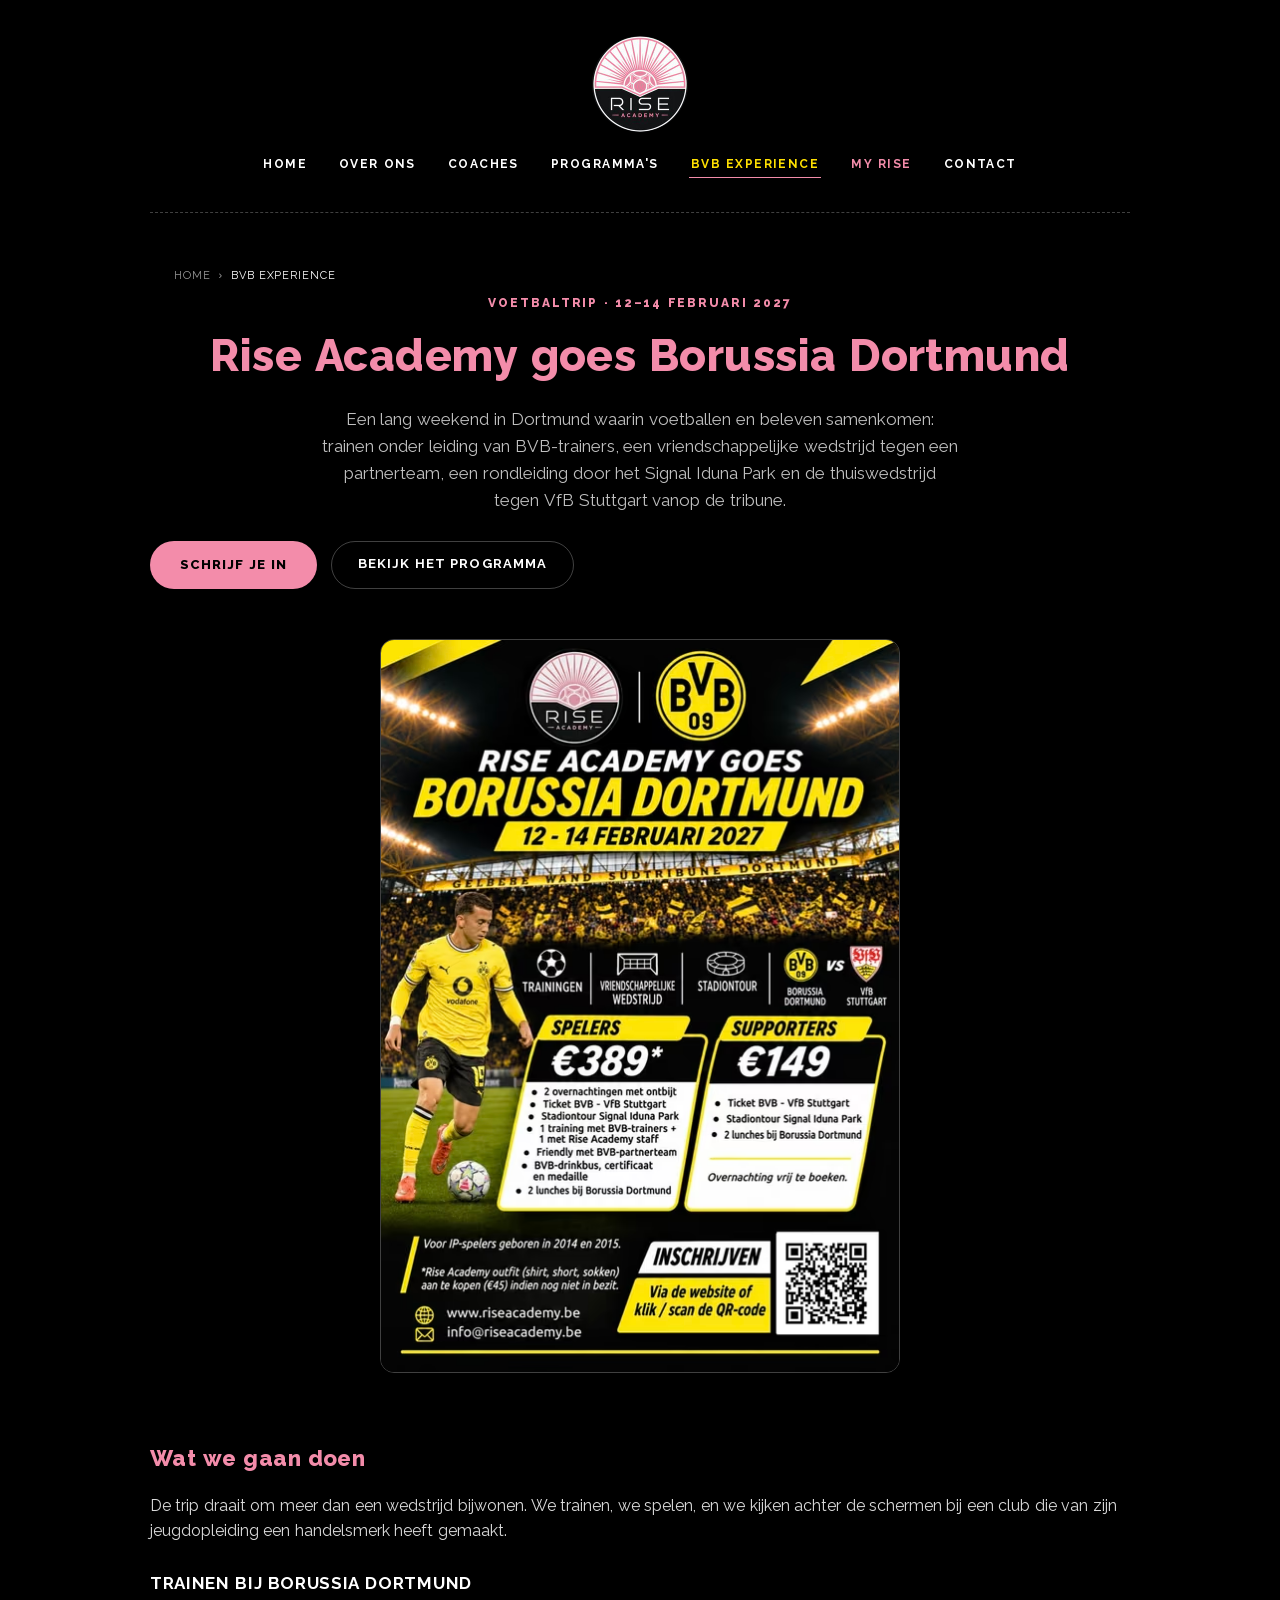
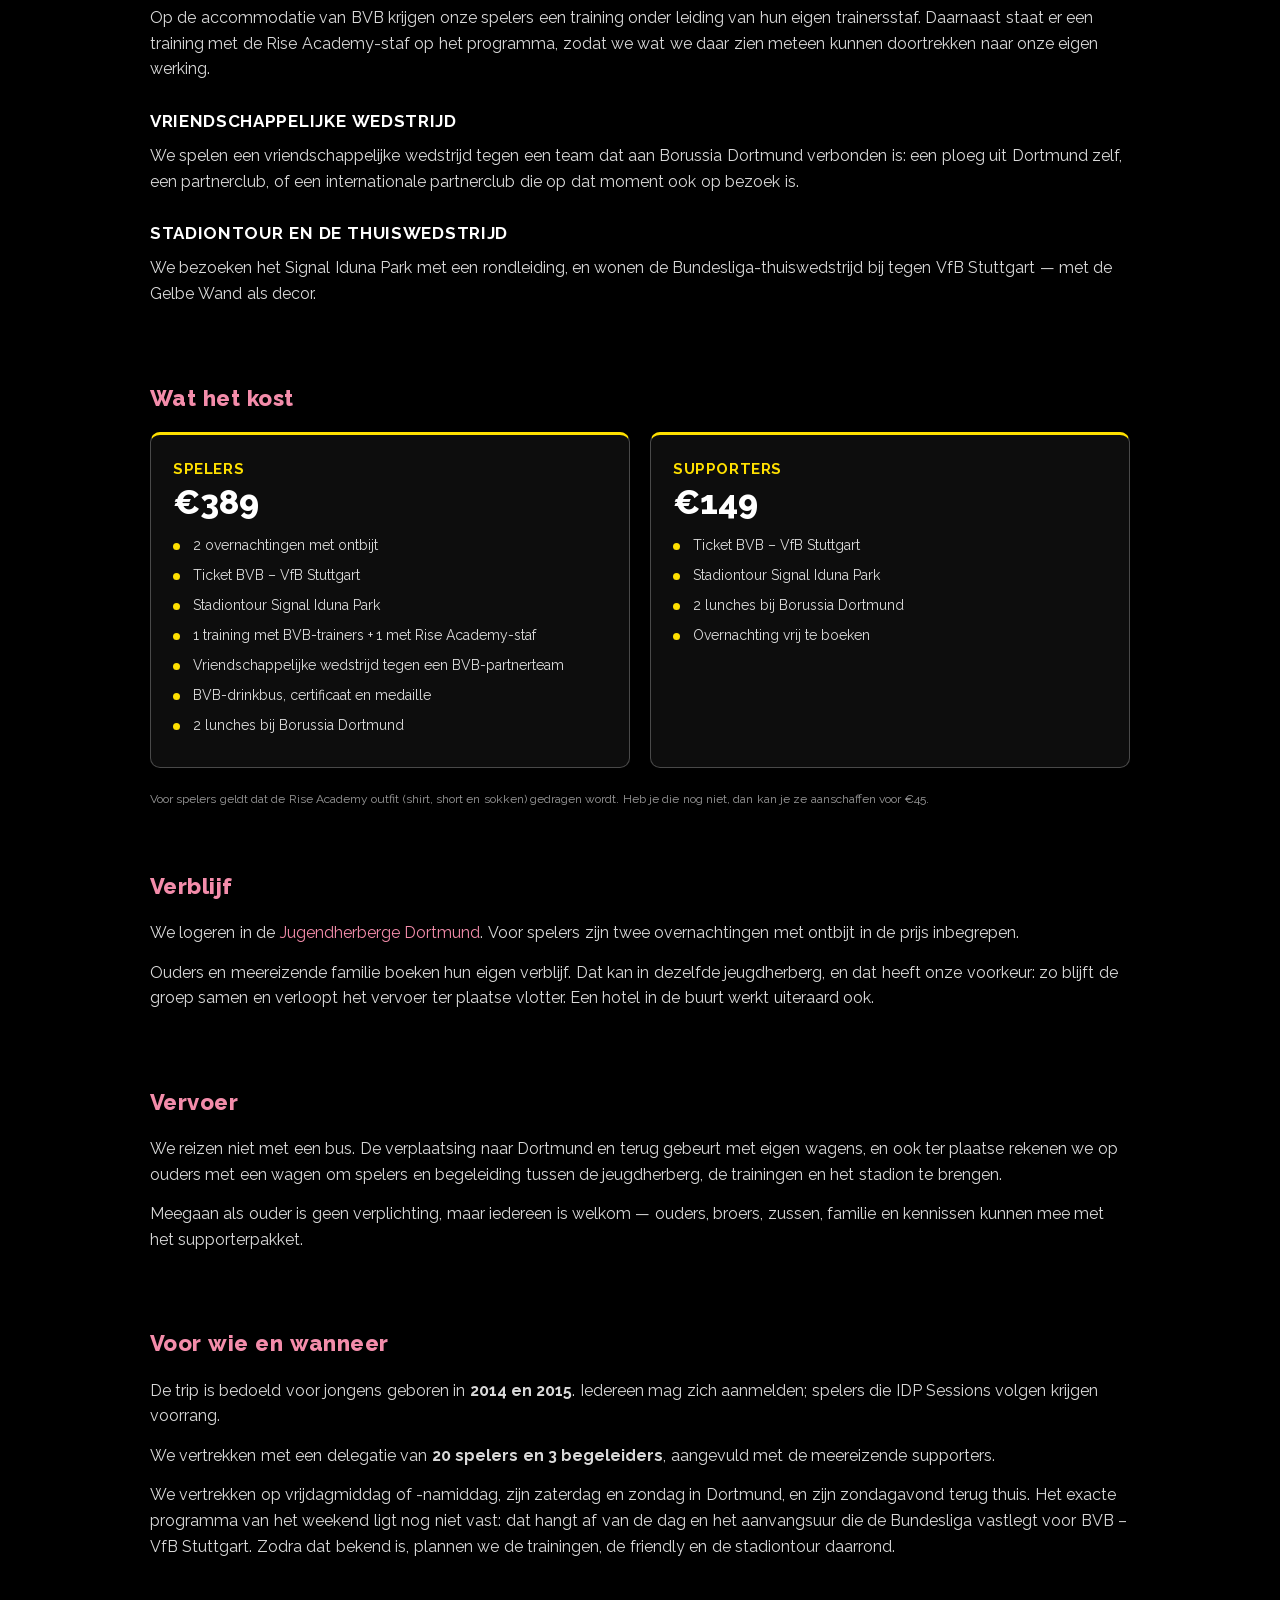
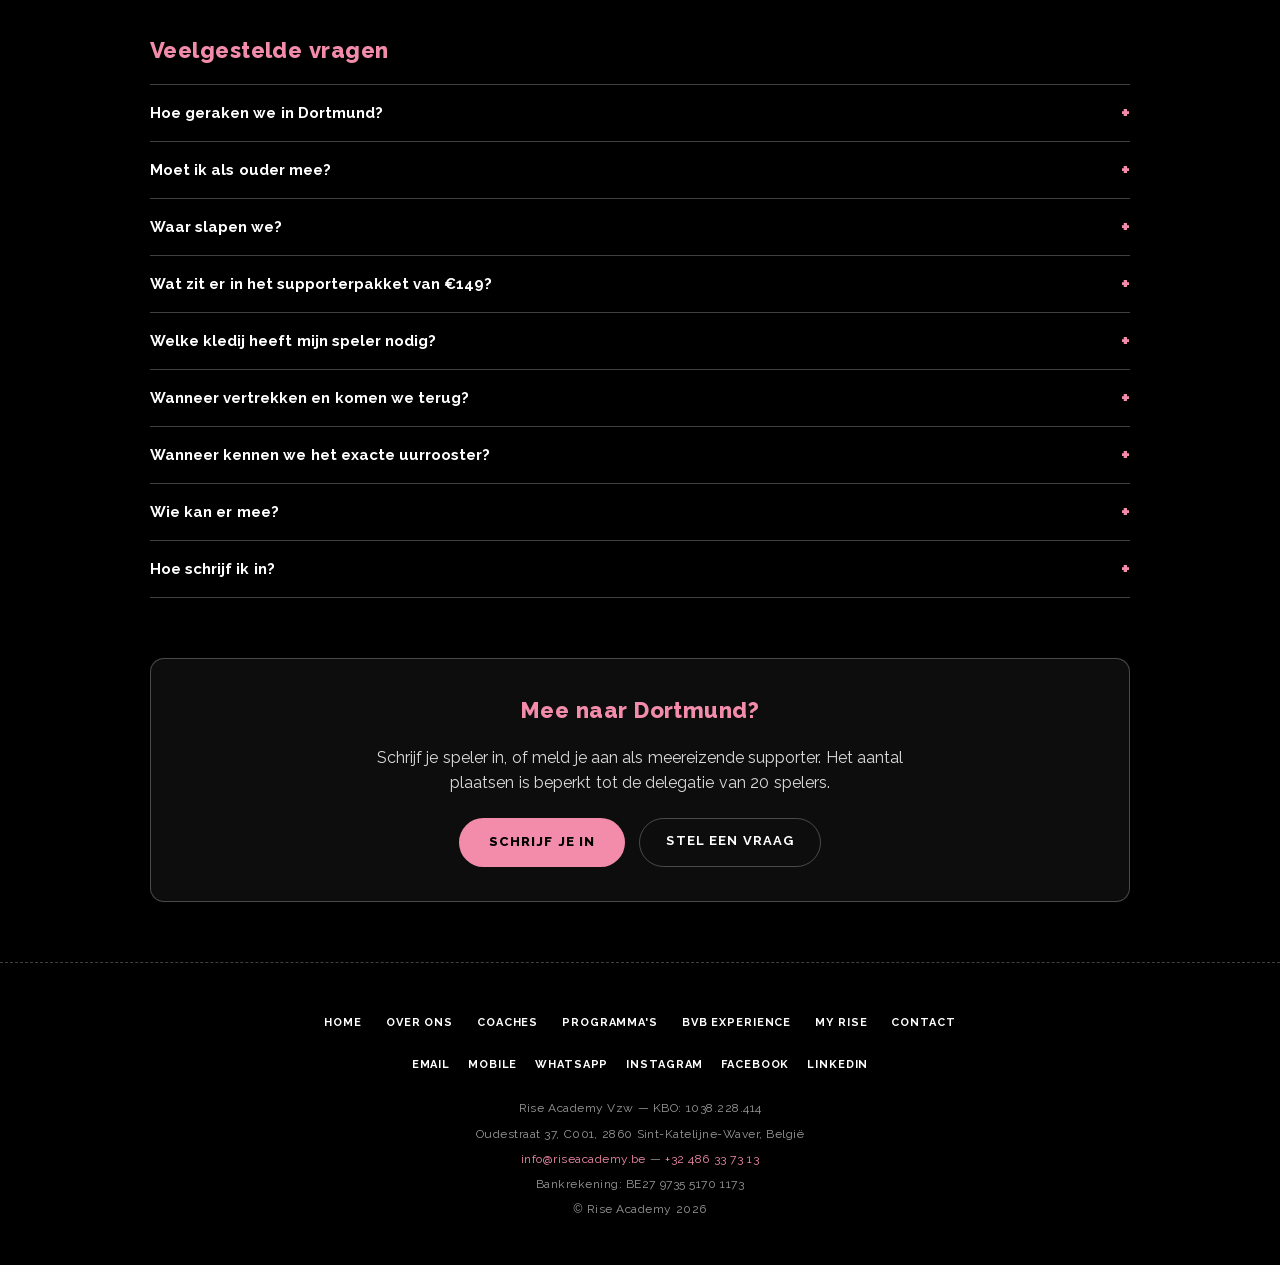
==== bvb.html @ 3737b667 "Add files via upload BVB Experience: nieuwe pagina, menu-item en flyerbanner" ====
<!DOCTYPE html>
<html lang="nl">
<head>
<meta charset="UTF-8">
<meta name="viewport" content="width=device-width, initial-scale=1">
<title>Borussia Dortmund Experience — Rise Academy</title>
<meta name="description" content="Rise Academy goes Borussia Dortmund, 12 tot 14 februari 2027: trainingen met BVB-trainers, een vriendschappelijke wedstrijd, een stadiontour in het Signal Iduna Park en de thuiswedstrijd BVB tegen VfB Stuttgart.">
<link rel="canonical" href="https://riseacademy.be/bvb.html">
<meta property="og:title" content="Rise Academy goes Borussia Dortmund — 12-14 februari 2027">
<meta property="og:description" content="Voetbaltrip naar Dortmund met trainingen, een friendly, een stadiontour en BVB tegen VfB Stuttgart.">
<meta property="og:type" content="website">
<meta property="og:url" content="https://riseacademy.be/bvb.html">
<link rel="preload" href="assets/fonts/raleway.woff2" as="font" type="font/woff2" crossorigin>
<!--css--><style>@font-face{
  font-family:'Raleway';
  font-style:normal;
  font-weight:400 800;
  font-display:swap;
  src:url('assets/fonts/raleway.woff2') format('woff2');
}
:root{
  --black:#000;
  --white:#fff;
  --pink:#F38CAA;
  --pink-deep:#C23D63;
  --grey:#9a9a9a;
  --gold:#D9AE55;
  --bvb:#FFE000;
  --line:rgba(255,255,255,.25);
  --panel:rgba(255,255,255,.05);
  --max:980px;
}
*,*::before,*::after{box-sizing:border-box}
html{scroll-behavior:smooth}
body{
  margin:0;
  background:var(--black);
  color:var(--white);
  font-family:'Raleway',Arial,Helvetica,sans-serif;
  font-weight:400;
  line-height:1.6;
  -webkit-font-smoothing:antialiased;
}
img{max-width:100%;display:block}
a{color:var(--pink);text-decoration:none}
a:hover{text-decoration:underline}
.wrap{max-width:var(--max);margin:0 auto;padding:0 24px}
.site-header{
  padding:36px 24px 18px;
  text-align:center;
}
.logo-badge{
  width:96px;height:96px;
  border-radius:50%;
  overflow:hidden;
  margin:0 auto 18px;
  background:var(--black);
}
.logo-badge img{width:100%;height:100%;object-fit:cover}
nav.site-nav ul{
  list-style:none;
  display:flex;
  flex-wrap:wrap;
  justify-content:center;
  gap:10px 28px;
  margin:0 0 18px;
  padding:0;
}
nav.site-nav a{
  color:var(--white);
  font-size:12px;
  font-weight:700;
  letter-spacing:.12em;
  text-transform:uppercase;
  padding:6px 2px;
}
nav.site-nav a:hover,
nav.site-nav a[aria-current="page"]{
  color:var(--pink);
  text-decoration:none;
  border-bottom:1px solid var(--pink);
}
nav.site-nav a.nav-home{color:var(--white)}
nav.site-nav a.nav-home:hover,
nav.site-nav a.nav-home[aria-current="page"]{
  color:var(--white);
  border-bottom-color:var(--white);
}
nav.site-nav a.nav-myrise{color:var(--pink)}
nav.site-nav a.nav-myrise:hover,
nav.site-nav a.nav-myrise[aria-current="page"]{
  color:var(--pink);
  border-bottom-color:var(--pink);
}
.divider{
  border:none;
  border-top:1px dashed var(--line);
  max-width:var(--max);
  margin:0 auto 40px;
}
.hero{
  text-align:center;
  padding:10px 24px 50px;
}
.hero h1{
  font-size:clamp(28px,4vw,44px);
  font-weight:800;
  color:var(--pink);
  margin:0 0 14px;
  letter-spacing:.01em;
}
.hero p.lede{
  max-width:640px;
  margin:0 auto;
  color:rgba(255,255,255,.75);
  font-size:17px;
}
.photo-band{
  border-radius:14px;
  overflow:hidden;
  border:1px solid var(--line);
  margin:0 0 8px;
}
.photo-band img{
  width:100%;
  height:min(56vh,460px);
  object-fit:cover;
  display:block;
}
.photo-grid-2{
  display:grid;
  grid-template-columns:1fr 1fr;
  gap:20px;
  margin:0 0 8px;
}
.photo-grid-2 .photo-band{margin-bottom:0}
.photo-grid-2 .photo-band img{height:min(50vh,420px)}
@media (max-width:640px){
  .photo-grid-2{grid-template-columns:1fr}
}
section{
  padding:0 24px 60px;
}
section .wrap{padding:0}
h2{
  color:var(--pink);
  font-size:22px;
  font-weight:800;
  letter-spacing:.02em;
  margin:0 0 16px;
}
h3{
  color:var(--white);
  font-size:17px;
  font-weight:700;
  letter-spacing:.04em;
  text-transform:uppercase;
  margin:26px 0 8px;
}
p{margin:0 0 14px;color:rgba(255,255,255,.85)}
ul.plain{margin:0 0 14px;padding-left:20px;color:rgba(255,255,255,.85)}
ul.plain li{margin-bottom:6px}
.eyebrow{
  color:var(--pink);
  font-size:12px;
  font-weight:800;
  letter-spacing:.16em;
  text-transform:uppercase;
  margin-bottom:8px;
  display:block;
}
.btn{
  display:inline-block;
  background:var(--pink);
  color:var(--black);
  font-weight:800;
  font-size:13px;
  letter-spacing:.08em;
  text-transform:uppercase;
  padding:14px 30px;
  border-radius:30px;
  border:none;
  cursor:pointer;
}
.btn:hover{background:#fff;text-decoration:none}
.btn-outline{
  display:inline-block;
  background:transparent;
  color:var(--white);
  font-weight:700;
  font-size:13px;
  letter-spacing:.08em;
  text-transform:uppercase;
  padding:12px 26px;
  border-radius:30px;
  border:1px solid var(--line);
}
.btn-outline:hover{border-color:var(--pink);color:var(--pink);text-decoration:none}
.grid{
  display:grid;
  gap:22px;
  grid-template-columns:repeat(auto-fit,minmax(240px,1fr));
}
.card{
  background:var(--panel);
  border:1px solid var(--line);
  border-radius:10px;
  padding:22px;
}
.card h3{margin-top:0;color:var(--pink)}
.card ul.plain{margin-bottom:0;font-size:14px}
.coaches-grid{
  display:grid;
  gap:24px;
  grid-template-columns:repeat(3,1fr);
  margin-bottom:10px;
}
@media (max-width:800px){
  .coaches-grid{grid-template-columns:repeat(2,1fr)}
}
@media (max-width:560px){
  .coaches-grid{grid-template-columns:1fr}
}
.coach-card{
  background:var(--panel);
  border:1px solid var(--line);
  border-radius:10px;
  padding:20px;
}
.coach-card h3{
  color:var(--pink);
  font-size:17px;
  letter-spacing:.03em;
  margin:0 0 8px;
}
.coach-card ul.plain{
  font-size:13px;
  letter-spacing:.02em;
  text-transform:uppercase;
  color:var(--grey);
  margin-bottom:0;
}
.table-wrap{overflow-x:auto;margin:0 0 20px}
table{
  border-collapse:collapse;
  width:100%;
  font-size:14px;
  min-width:480px;
}
table caption{
  text-align:left;
  color:var(--pink);
  font-weight:700;
  text-transform:uppercase;
  letter-spacing:.06em;
  font-size:12px;
  margin-bottom:8px;
}
th,td{
  border:1px solid var(--line);
  padding:10px 12px;
  text-align:left;
}
th{
  background:var(--panel);
  color:var(--pink);
  text-transform:uppercase;
  font-size:11px;
  letter-spacing:.06em;
}
td{color:rgba(255,255,255,.85)}
.summary-grid{
  display:grid;
  gap:18px;
  grid-template-columns:repeat(4,1fr);
  margin:0 0 20px;
}
@media (max-width:900px){.summary-grid{grid-template-columns:repeat(2,1fr)}}
@media (max-width:520px){.summary-grid{grid-template-columns:1fr}}
.summary-grid-note{grid-column:var(--note-col,4);margin-top:0}
@media (max-width:900px){.summary-grid-note{grid-column:var(--note-col-md,2)}}
@media (max-width:520px){.summary-grid-note{grid-column:1}}
.summary-card{
  background:var(--panel);
  border:1px solid var(--line);
  border-top:3px solid var(--pink);
  border-radius:10px;
  padding:20px;
}
.summary-card h3{
  color:var(--pink);
  margin:0 0 14px;
  font-size:15px;
}
.summary-card dl{margin:0}
.summary-card .row{
  display:flex;
  justify-content:space-between;
  gap:10px;
  padding:7px 0;
  border-top:1px dashed var(--line);
  font-size:13px;
}
.summary-card .row:first-child{border-top:none}
.summary-card .row dt{color:var(--grey);text-transform:uppercase;letter-spacing:.04em;font-size:11px}
.summary-card .row dd{margin:0;text-align:right;color:rgba(255,255,255,.9)}
.cal-dot.dot-game1ai{background:var(--gold)}
.day-detail .session-card .sc-badge.badge-game1ai{border-color:var(--gold);color:var(--gold)}
.info-strip{
  display:flex;
  flex-wrap:wrap;
  gap:0;
  border:1px solid var(--line);
  border-radius:10px;
  overflow:hidden;
  margin:0 0 22px;
}
.info-strip > div{
  flex:1 1 160px;
  padding:16px 20px;
  border-left:1px dashed var(--line);
}
.info-strip > div:first-child{border-left:none}
.info-strip .info-label{
  display:block;
  color:var(--pink);
  font-size:10px;
  font-weight:800;
  letter-spacing:.1em;
  text-transform:uppercase;
  margin-bottom:4px;
}
.info-strip .info-value{font-size:14px;color:#fff}
.profile-line{
  color:var(--pink);
  font-style:normal;
  font-weight:600;
}
.date-chips-group{margin:0 0 22px}
.date-chips-month{
  display:flex;
  align-items:baseline;
  gap:14px;
  margin:14px 0 8px;
}
.date-chips-month .month-label{
  color:var(--grey);
  font-size:11px;
  font-weight:800;
  letter-spacing:.1em;
  text-transform:uppercase;
  min-width:64px;
}
.date-chips{
  display:flex;
  flex-wrap:wrap;
  gap:8px;
}
.date-chip{
  display:inline-block;
  border:1px solid rgba(243,140,170,.5);
  color:#fff;
  background:rgba(243,140,170,.08);
  font-size:12px;
  font-weight:700;
  padding:6px 12px;
  border-radius:20px;
}
.date-chip.is-vacation{
  border-style:dashed;
  background:transparent;
  color:var(--grey);
}
.chips-note{font-size:12px;color:var(--grey);margin:8px 0 0}
.session-cards{
  display:flex;
  flex-direction:column;
  gap:8px;
  margin:0 0 22px;
}
.session-card{
  display:flex;
  align-items:center;
  gap:16px;
  border:1px solid var(--line);
  border-radius:8px;
  padding:12px 16px;
}
.session-card .sc-date{
  min-width:110px;
  font-weight:700;
  font-size:13px;
}
.session-card .sc-date .sc-day{
  display:block;
  color:var(--grey);
  font-size:10px;
  text-transform:uppercase;
  letter-spacing:.08em;
  font-weight:700;
}
.session-card .sc-time{flex:1;font-size:13px;color:rgba(255,255,255,.8)}
.session-card .sc-badge{
  border:1px solid var(--pink);
  color:var(--pink);
  font-size:10px;
  font-weight:800;
  letter-spacing:.08em;
  text-transform:uppercase;
  padding:4px 10px;
  border-radius:20px;
}
.calendar-filters{
  display:flex;
  flex-wrap:wrap;
  gap:10px;
  margin:0 0 26px;
}
.cal-filter{
  display:inline-flex;
  align-items:center;
  gap:8px;
  border:1px solid var(--line);
  color:var(--white);
  font-size:12px;
  font-weight:700;
  letter-spacing:.04em;
  text-transform:uppercase;
  padding:8px 16px;
  border-radius:30px;
  background:transparent;
  cursor:pointer;
}
.cal-filter .cal-swatch{width:11px;height:11px;flex:none;border-radius:3px}
.cal-filter[data-active="true"]{border-color:var(--pink);color:var(--pink)}
.cal-filter[data-active="false"]{opacity:.35}
.cal-months{
  display:grid;
  gap:22px;
  grid-template-columns:repeat(auto-fit,minmax(230px,1fr));
}
.cal-month{
  border:1px solid var(--line);
  border-radius:10px;
  padding:16px;
}
.cal-month h4{
  margin:0 0 12px;
  color:var(--pink);
  font-size:13px;
  font-weight:800;
  letter-spacing:.08em;
  text-transform:uppercase;
  text-align:center;
}
.cal-grid{
  display:grid;
  grid-template-columns:repeat(7,1fr);
  gap:4px;
  text-align:center;
}
.cal-grid .cal-dow{
  font-size:9px;
  color:var(--grey);
  letter-spacing:.04em;
  padding-bottom:4px;
}
.cal-grid .cal-day{
  position:relative;
  aspect-ratio:1/1;
  display:flex;
  align-items:center;
  justify-content:center;
  font-size:11px;
  color:rgba(255,255,255,.55);
  border-radius:6px;
  transition:background-color .15s;
}
.cal-grid .cal-day.empty{visibility:hidden}
.cal-grid .cal-day.has-session{
  color:#fff;
  font-weight:700;
  cursor:pointer;
}
.cal-grid .cal-day.has-session:hover{background:rgba(255,255,255,.1)}
.cal-grid .cal-day.is-selected{
  background:rgba(255,255,255,.05);
  box-shadow:0 0 0 2px var(--pink) inset;
}
.cal-grid .cal-day .cal-dots{
  position:absolute;
  bottom:3px;
  left:50%;
  transform:translateX(-50%);
  display:flex;
  gap:3px;
}
.cal-dot{width:7px;height:7px;border-radius:2px}
.cal-dot.dot-amclub{background:var(--pink)}
.cal-dot.dot-talent{background:#fff}
.cal-dot.dot-idp{background:var(--pink-deep)}
.cal-dot.dot-holiday{background:var(--grey)}
.cal-dot.hidden-type{display:none}
.cal-legend{
  display:flex;
  flex-wrap:wrap;
  gap:16px;
  margin:22px 0 0;
  font-size:11px;
  color:var(--grey);
  text-transform:uppercase;
  letter-spacing:.04em;
}
.cal-legend span{display:inline-flex;align-items:center;gap:6px}
.day-detail-backdrop{
  display:none;
  position:fixed;
  inset:0;
  background:rgba(0,0,0,.75);
  z-index:200;
  align-items:center;
  justify-content:center;
  padding:24px;
}
.day-detail-backdrop.is-open{display:flex}
.day-detail{
  background:#0a0a0a;
  border:1px solid var(--line);
  border-radius:14px;
  padding:26px;
  max-width:520px;
  width:100%;
  max-height:80vh;
  overflow-y:auto;
  box-shadow:0 20px 60px rgba(0,0,0,.6);
}
.day-detail-header{
  display:flex;
  align-items:center;
  justify-content:space-between;
  gap:12px;
  margin-bottom:16px;
}
.day-detail-header h4{
  margin:0;
  color:var(--pink);
  font-size:16px;
  font-weight:700;
  text-transform:none;
  letter-spacing:.01em;
}
.day-detail-close{
  background:none;
  border:1px solid var(--line);
  color:var(--grey);
  font-size:13px;
  line-height:1;
  cursor:pointer;
  padding:6px 10px;
  border-radius:20px;
}
.day-detail-close:hover{border-color:var(--pink);color:var(--pink)}
.day-detail-empty{color:var(--grey);font-size:13px;margin:0}
.day-detail .session-card .sc-badge.badge-amclub{border-color:var(--pink);color:var(--pink)}
.day-detail .session-card .sc-badge.badge-talent{border-color:#fff;color:#fff}
.day-detail .session-card .sc-badge.badge-idp{border-color:var(--pink-deep);color:var(--pink-deep)}
.day-detail .session-card .sc-badge.badge-holiday{border-color:var(--grey);color:var(--grey)}
.social-icons{
  display:flex;
  flex-wrap:wrap;
  justify-content:center;
  gap:18px;
  margin:0 0 34px;
}
.social-icon{
  display:flex;
  flex-direction:column;
  align-items:center;
  gap:8px;
  width:76px;
  color:var(--white);
}
.social-icon svg{width:26px;height:26px;fill:none;stroke:currentColor;stroke-width:1.6}
.social-icon span{font-size:10px;font-weight:700;letter-spacing:.06em;text-transform:uppercase;color:var(--grey)}
.social-icon:hover{color:var(--pink)}
.social-icon:hover span{color:var(--pink)}
.pill-nav{
  display:flex;
  flex-wrap:wrap;
  gap:10px;
  margin:0 0 34px;
}
.pill-nav a{
  border:1px solid var(--line);
  color:var(--white);
  font-size:12px;
  font-weight:700;
  letter-spacing:.06em;
  text-transform:uppercase;
  padding:9px 18px;
  border-radius:30px;
}
.pill-nav a:hover{border-color:var(--pink);color:var(--pink);text-decoration:none}
.program-block{
  border-top:1px dashed var(--line);
  padding-top:40px;
  margin-top:40px;
  scroll-margin-top:24px;
}
.steps{
  display:grid;
  gap:16px;
  grid-template-columns:repeat(4,1fr);
  margin:20px 0 10px;
}
@media (max-width:880px){
  .steps{grid-template-columns:repeat(2,1fr)}
}
@media (max-width:520px){
  .steps{grid-template-columns:1fr}
}
.step-card{
  background:var(--panel);
  border:1px solid var(--line);
  border-radius:10px;
  padding:22px;
}
.step-card .step-num{
  color:var(--pink);
  font-weight:800;
  font-size:12px;
  letter-spacing:.1em;
  text-transform:uppercase;
  margin-bottom:6px;
  display:block;
}
.contact-list{list-style:none;margin:0 0 30px;padding:0}
.contact-list li{
  border-top:1px dashed var(--line);
  padding:14px 0;
  font-size:15px;
}
.contact-list li:first-child{border-top:none}
.contact-list span{
  display:inline-block;
  width:110px;
  color:var(--grey);
  font-size:11px;
  letter-spacing:.08em;
  text-transform:uppercase;
}
.cta-center{text-align:center;margin:28px 0 0}
.contact-form{
  max-width:520px;
  margin:0 0 10px;
}
.contact-form .form-row{
  margin-bottom:18px;
}
.contact-form label{
  display:block;
  color:var(--grey);
  font-size:11px;
  font-weight:700;
  letter-spacing:.08em;
  text-transform:uppercase;
  margin-bottom:8px;
}
.contact-form input,
.contact-form textarea{
  width:100%;
  background:var(--panel);
  border:1px solid var(--line);
  border-radius:8px;
  padding:12px 14px;
  color:#fff;
  font-family:inherit;
  font-size:14px;
  resize:vertical;
}
.contact-form input:focus,
.contact-form textarea:focus{
  outline:none;
  border-color:var(--pink);
}
.contact-form button{margin-bottom:10px}
.myrise-embed{
  border:1px solid var(--line);
  border-radius:14px;
  overflow:hidden;
  margin:0 0 12px;
  background:var(--panel);
}
.myrise-embed iframe{
  width:100%;
  height:min(85vh,900px);
  border:none;
  display:block;
}
.myrise-panel{
  text-align:center;
  background:var(--panel);
  border:1px solid var(--line);
  border-radius:14px;
  padding:50px 30px;
  margin:0 0 40px;
}
.myrise-panel h2{margin-bottom:10px}
footer{
  padding:50px 24px 40px;
  text-align:center;
  border-top:1px dashed var(--line);
  color:var(--grey);
  font-size:12px;
  letter-spacing:.04em;
}
footer p{color:var(--grey);font-size:12px;margin:0 0 6px}
.social-links{
  display:flex;
  justify-content:center;
  gap:18px;
  margin:0 0 26px;
  flex-wrap:wrap;
}
.social-links a{
  color:var(--white);
  font-size:11px;
  font-weight:700;
  letter-spacing:.08em;
  text-transform:uppercase;
}
.social-links a:hover{color:var(--pink);text-decoration:none}
.back-home{
  display:inline-block;
  margin-bottom:26px;
  color:var(--grey);
  font-size:11px;
  letter-spacing:.1em;
  text-transform:uppercase;
}
.back-home:hover{color:var(--pink)}
@media (max-width:600px){
  .site-header{padding:26px 16px 14px}
  section{padding:0 16px 46px}
}
.skip-link{
  position:absolute;left:-9999px;top:0;
  background:var(--pink);color:var(--black);
  padding:12px 20px;border-radius:0 0 8px 0;
  font-weight:800;font-size:13px;letter-spacing:.06em;text-transform:uppercase;
  z-index:100;
}
.skip-link:focus{left:0;text-decoration:none}
a.logo-badge{display:block;text-decoration:none}
a.logo-badge:hover{outline:2px solid var(--pink);outline-offset:3px}
nav.site-nav a:focus-visible,
.skip-link:focus-visible,
footer a:focus-visible{outline:2px solid var(--pink);outline-offset:3px}
.breadcrumb{
  max-width:var(--max);margin:0 auto;padding:14px 24px 0;
  font-size:11px;letter-spacing:.08em;text-transform:uppercase;color:var(--grey);
}
.breadcrumb ol{list-style:none;display:flex;flex-wrap:wrap;gap:8px;margin:0;padding:0}
.breadcrumb li+li::before{content:"›";margin-right:8px;color:var(--grey)}
.breadcrumb a{color:var(--grey)}
.breadcrumb a:hover{color:var(--pink)}
.breadcrumb [aria-current]{color:var(--white)}
.cta-band{
  border:1px solid var(--line);
  border-radius:14px;
  background:var(--panel);
  padding:34px 28px;
  text-align:center;
}
.cta-band h2{margin-top:0}
.cta-band p{max-width:56ch;margin-left:auto;margin-right:auto}
.cta-actions{
  display:flex;flex-wrap:wrap;justify-content:center;
  gap:14px;margin-top:22px;
}
.hero-actions{display:flex;flex-wrap:wrap;gap:14px;margin-top:26px}
.faq{border-top:1px solid var(--line);margin-top:8px}
.faq details{border-bottom:1px solid var(--line);padding:16px 0}
.faq summary{
  cursor:pointer;font-weight:700;font-size:15px;
  list-style:none;display:flex;justify-content:space-between;gap:16px;align-items:center;
}
.faq summary::-webkit-details-marker{display:none}
.faq summary::after{content:"+";color:var(--pink);font-weight:800;font-size:20px;line-height:1}
.faq details[open] summary::after{content:"–"}
.faq summary:hover{color:var(--pink)}
.faq p{margin:12px 0 0;color:#d8d8d8;font-size:14px}
.footer-nav{
  display:flex;justify-content:center;flex-wrap:wrap;
  gap:10px 24px;margin:0 0 24px;padding:0;list-style:none;
}
.footer-nav a{
  color:var(--white);font-size:11px;font-weight:700;
  letter-spacing:.08em;text-transform:uppercase;
}
.footer-nav a:hover{color:var(--pink);text-decoration:none}
@media (max-width:600px){
  .cta-band{padding:26px 18px}
  .hero-actions .btn,.hero-actions .btn-outline,
  .cta-actions .btn,.cta-actions .btn-outline{width:100%;text-align:center}
  .breadcrumb{padding:12px 16px 0}
}
.promo{
  position:relative;
  display:flex;
  align-items:center;
  gap:22px;
  max-width:900px;
  margin:0 auto 30px;
  padding:26px 30px;
  border:1px solid rgba(243,140,170,.45);
  border-radius:14px;
  background:#000;
  color:var(--white);
  text-align:left;
}
.promo:hover{border-color:var(--pink);text-decoration:none}
.promo:focus-visible{outline:2px solid var(--pink);outline-offset:3px}
.promo::before,.promo::after{content:"";position:absolute;width:14px;height:14px;pointer-events:none}
.promo::before{top:9px;left:9px;border-top:1px solid rgba(243,140,170,.75);border-left:1px solid rgba(243,140,170,.75)}
.promo::after{bottom:9px;right:9px;border-bottom:1px solid rgba(243,140,170,.75);border-right:1px solid rgba(243,140,170,.75)}
.promo-body{flex:1 1 auto;display:block;min-width:0}
.promo-lockup{display:flex;align-items:center;gap:12px;margin:0 0 16px}
.promo-g1{
  font-family:ui-monospace,SFMono-Regular,Menlo,Consolas,monospace;
  font-size:15px;letter-spacing:.16em;color:rgba(255,255,255,.92);font-weight:400;
}
.promo-x{color:rgba(255,255,255,.4);font-size:13px}
.promo-lockup img{width:34px;height:34px;border-radius:50%;display:block}
.promo-eyebrow{
  display:block;font-family:ui-monospace,SFMono-Regular,Menlo,Consolas,monospace;
  font-size:10px;letter-spacing:.2em;text-transform:uppercase;color:var(--pink);margin:0 0 10px;
}
.promo-title,.promo-claim{
  display:block;font-size:clamp(19px,2.2vw,25px);font-weight:800;
  line-height:1.14;letter-spacing:-.01em;margin:0;
}
.promo-title{color:var(--white)}
.promo-claim{color:var(--pink);margin-bottom:14px}
.promo-date{
  display:block;font-family:ui-monospace,SFMono-Regular,Menlo,Consolas,monospace;
  font-size:12.5px;font-weight:700;letter-spacing:.06em;text-transform:uppercase;
  color:rgba(255,255,255,.92);padding-top:12px;margin:0 0 16px;
  border-top:1px solid rgba(243,140,170,.3);
}
.promo-listlabel{
  display:block;font-family:ui-monospace,SFMono-Regular,Menlo,Consolas,monospace;
  font-size:9.5px;letter-spacing:.2em;text-transform:uppercase;color:rgba(255,255,255,.45);margin:0 0 8px;
}
.promo-list{display:block;margin:0 0 16px}
.promo-list span{display:block;font-size:13.5px;font-weight:700;color:var(--white);margin:0 0 5px;padding-left:26px;position:relative}
.promo-list span::before{
  content:attr(data-n);position:absolute;left:0;top:1px;
  font-family:ui-monospace,SFMono-Regular,Menlo,Consolas,monospace;
  font-size:9.5px;font-weight:400;color:var(--pink);letter-spacing:.1em;
}
.promo-price{display:flex;align-items:flex-start;gap:18px;margin:0 0 16px;flex-wrap:wrap}
.promo-amount{flex:none}
.promo-amount b{display:block;font-size:30px;font-weight:800;line-height:1;color:var(--white)}
.promo-amount i{
  display:block;font-style:normal;margin-top:4px;
  font-family:ui-monospace,SFMono-Regular,Menlo,Consolas,monospace;
  font-size:9px;letter-spacing:.1em;text-transform:uppercase;color:rgba(255,255,255,.45);
}
.promo-voucher{flex:1 1 240px;border-left:1px solid rgba(243,140,170,.3);padding-left:18px}
.promo-voucher b{display:block;font-size:13.5px;font-weight:700;color:var(--pink);margin:0 0 2px}
.promo-voucher i{display:block;font-style:normal;font-size:12px;color:rgba(255,255,255,.6);line-height:1.45;max-width:38ch;margin-top:5px}
.promo-actions{display:flex;align-items:center;gap:16px;flex-wrap:wrap}
.promo-btn{
  display:inline-block;background:var(--pink);color:#000;
  font-size:12px;font-weight:800;letter-spacing:.09em;text-transform:uppercase;
  padding:13px 24px;border-radius:4px;
}
.promo:hover .promo-btn{background:#fff}
.promo-note{
  font-family:ui-monospace,SFMono-Regular,Menlo,Consolas,monospace;
  font-size:9.5px;letter-spacing:.16em;text-transform:uppercase;color:rgba(255,255,255,.45);
}
.promo-screen{
  flex:none;display:block;width:192px;
  filter:drop-shadow(0 14px 30px rgba(0,0,0,.85));
  line-height:0;
}
.promo-screen img{width:100%;height:auto;display:block}
@media (max-width:820px){
  .promo{flex-direction:column-reverse;align-items:stretch;gap:20px;padding:22px}
  .promo-screen{width:100%;max-width:132px;align-self:center}
  .promo-title,.promo-claim{font-size:20px}
  .promo-voucher{border-left:none;padding-left:0;flex-basis:100%}
  
  .promo-listlabel,.promo-note,.promo-amount i{font-size:10.5px}
  .promo-eyebrow{font-size:10.5px}
}
.prices{
  list-style:none;margin:0 0 14px;padding:0;
  max-width:420px;border-top:1px dashed var(--line);
}
.prices li{
  display:flex;justify-content:space-between;align-items:baseline;gap:16px;
  padding:9px 0;border-bottom:1px dashed var(--line);font-size:14px;
}
.prices li span{color:rgba(255,255,255,.75)}
.prices li b{color:var(--white);font-weight:800;white-space:nowrap}
.prices li.is-highlight span,.prices li.is-highlight b{color:var(--pink)}
nav.site-nav a.nav-bvb{color:var(--bvb)}
nav.site-nav a.nav-bvb:hover{color:#fff}
.bvb-promo{
  position:relative;display:flex;align-items:center;gap:26px;
  max-width:900px;margin:0 auto 26px;padding:24px 28px;
  border:1px solid rgba(255,224,0,.5);border-radius:14px;
  background:#000;color:var(--white);text-align:left;
}
.bvb-promo:hover{border-color:var(--bvb);text-decoration:none}
.bvb-promo:focus-visible{outline:2px solid var(--bvb);outline-offset:3px}
.bvb-promo::before,.bvb-promo::after{content:"";position:absolute;width:14px;height:14px;pointer-events:none}
.bvb-promo::before{top:9px;left:9px;border-top:1px solid rgba(255,224,0,.8);border-left:1px solid rgba(255,224,0,.8)}
.bvb-promo::after{bottom:9px;right:9px;border-bottom:1px solid rgba(255,224,0,.8);border-right:1px solid rgba(255,224,0,.8)}
.bvb-flyer{
  flex:none;display:block;width:232px;border-radius:8px;overflow:hidden;
  box-shadow:0 10px 28px rgba(0,0,0,.7);line-height:0;
}
.bvb-flyer img{width:100%;height:auto;display:block}
.bvb-body{flex:1 1 auto;display:block;min-width:0}
.bvb-eyebrow{
  display:block;font-family:ui-monospace,SFMono-Regular,Menlo,Consolas,monospace;
  font-size:10px;letter-spacing:.2em;text-transform:uppercase;color:var(--bvb);margin:0 0 12px;
}
.bvb-title{display:block;font-size:clamp(20px,2.4vw,27px);font-weight:800;line-height:1.12;color:var(--white);margin:0 0 4px}
.bvb-title em{font-style:normal;color:var(--bvb);display:block}
.bvb-date{
  display:block;font-family:ui-monospace,SFMono-Regular,Menlo,Consolas,monospace;
  font-size:12.5px;font-weight:700;letter-spacing:.06em;text-transform:uppercase;
  color:rgba(255,255,255,.92);padding-top:12px;margin:14px 0 12px;
  border-top:1px solid rgba(255,224,0,.35);
}
.bvb-sub{display:block;font-size:13px;line-height:1.55;color:rgba(255,255,255,.66);margin:0 0 14px}
.bvb-cta{display:inline-block;font-size:11px;font-weight:800;letter-spacing:.1em;text-transform:uppercase;color:var(--bvb)}
.bvb-promo:hover .bvb-cta{color:#fff}
.bvb-cards{display:grid;gap:20px;grid-template-columns:1fr 1fr;margin:0 0 22px}
.bvb-card{
  background:var(--panel);border:1px solid var(--line);
  border-top:3px solid var(--bvb);border-radius:10px;padding:22px;
}
.bvb-card h3{color:var(--bvb);margin:0 0 4px;font-size:15px}
.bvb-card .bedrag{display:block;font-size:34px;font-weight:800;line-height:1;margin:0 0 16px;color:var(--white)}
.bvb-card ul{list-style:none;margin:0;padding:0}
.bvb-card li{position:relative;padding:0 0 0 20px;margin:0 0 9px;font-size:14px;line-height:1.5;color:rgba(255,255,255,.85)}
.bvb-card li::before{content:"";position:absolute;left:0;top:8px;width:7px;height:7px;border-radius:50%;background:var(--bvb)}
@media (max-width:640px){.bvb-cards{grid-template-columns:1fr}}
@media (max-width:820px){
  .bvb-promo{flex-direction:column-reverse;align-items:stretch;gap:18px;padding:22px}
  .bvb-flyer{width:100%;max-width:240px;align-self:center}
  .bvb-title{font-size:21px}
}</style><!--/css-->
<script type="application/ld+json">
{
  "@context": "https://schema.org",
  "@type": "BreadcrumbList",
  "itemListElement": [
    {
      "@type": "ListItem",
      "position": 1,
      "name": "Home",
      "item": "https://riseacademy.be/"
    },
    {
      "@type": "ListItem",
      "position": 2,
      "name": "BVB Experience",
      "item": "https://riseacademy.be/bvb.html"
    }
  ]
}
</script>
</head>
<body>

<a class="skip-link" href="#content">Naar de inhoud</a>

<header class="site-header">
  <a class="logo-badge" href="index.html" aria-label="Rise Academy — naar de homepagina"><img src="assets/images/logo-192.jpg" alt="Rise Academy logo" width="96" height="96"></a>
  <nav class="site-nav" aria-label="Hoofdmenu">
    <ul>
      <li><a href="index.html" class="nav-home">Home</a></li>
      <li><a href="over-ons.html">Over ons</a></li>
      <li><a href="coaches.html">Coaches</a></li>
      <li><a href="programmas.html">Programma's</a></li>
      <li><a href="bvb.html" class="nav-bvb" aria-current="page">BVB Experience</a></li>
      <li><a href="my-rise.html" class="nav-myrise">My Rise</a></li>
      <li><a href="contact.html">Contact</a></li>
    </ul>
  </nav>
</header>
<hr class="divider">

<nav class="breadcrumb" aria-label="Kruimelpad">
  <ol>
    <li><a href="index.html">Home</a></li>
    <li><span aria-current="page">BVB Experience</span></li>
  </ol>
</nav>


<main id="content">
  <section class="hero">
    <div class="wrap">
      <span class="eyebrow">Voetbaltrip &middot; 12&ndash;14 februari 2027</span>
      <h1>Rise Academy goes Borussia Dortmund</h1>
      <p class="lede">Een lang weekend in Dortmund waarin voetballen en beleven samenkomen: trainen onder leiding van BVB-trainers, een vriendschappelijke wedstrijd tegen een partnerteam, een rondleiding door het Signal Iduna Park en de thuiswedstrijd tegen VfB Stuttgart vanop de tribune.</p>
      <div class="hero-actions">
        <a href="mailto:info@riseacademy.be?subject=Inschrijving%20BVB%20Experience%2012-14%20februari%202027" class="btn">Schrijf je in</a>
        <a href="#programma" class="btn-outline">Bekijk het programma</a>
      </div>
    </div>
  </section>

  <section>
    <div class="wrap">
      <div class="photo-band" style="max-width:520px;margin-left:auto;margin-right:auto">
        <picture>
          <source type="image/avif" srcset="assets/images/bvb-flyer-520.avif 520w, assets/images/bvb-flyer-840.avif 840w" sizes="(max-width:600px) calc(100vw - 48px), 520px">
          <img src="assets/images/bvb-flyer-840.jpg" srcset="assets/images/bvb-flyer-520.jpg 520w, assets/images/bvb-flyer-840.jpg 840w" sizes="(max-width:600px) calc(100vw - 48px), 520px" width="840" height="1188" style="height:auto" decoding="async" alt="Flyer Rise Academy goes Borussia Dortmund: 12 tot 14 februari 2027, trainingen, vriendschappelijke wedstrijd, stadiontour en BVB tegen VfB Stuttgart. Spelers 389 euro, supporters 149 euro.">
        </picture>
      </div>
    </div>
  </section>

  <section>
    <div class="wrap" id="programma">
      <h2>Wat we gaan doen</h2>
      <p>De trip draait om meer dan een wedstrijd bijwonen. We trainen, we spelen, en we kijken achter de schermen bij een club die van zijn jeugdopleiding een handelsmerk heeft gemaakt.</p>
      <h3>Trainen bij Borussia Dortmund</h3>
      <p>Op de accommodatie van BVB krijgen onze spelers een training onder leiding van hun eigen trainersstaf. Daarnaast staat er een training met de Rise Academy-staf op het programma, zodat we wat we daar zien meteen kunnen doortrekken naar onze eigen werking.</p>
      <h3>Vriendschappelijke wedstrijd</h3>
      <p>We spelen een vriendschappelijke wedstrijd tegen een team dat aan Borussia Dortmund verbonden is: een ploeg uit Dortmund zelf, een partnerclub, of een internationale partnerclub die op dat moment ook op bezoek is.</p>
      <h3>Stadiontour en de thuiswedstrijd</h3>
      <p>We bezoeken het Signal Iduna Park met een rondleiding, en wonen de Bundesliga-thuiswedstrijd bij tegen VfB Stuttgart &mdash; met de Gelbe Wand als decor.</p>
    </div>
  </section>

  <section>
    <div class="wrap">
      <h2>Wat het kost</h2>
      <div class="bvb-cards">
        <div class="bvb-card">
          <h3>Spelers</h3>
          <span class="bedrag">&euro;389</span>
          <ul>
            <li>2 overnachtingen met ontbijt</li>
            <li>Ticket BVB &ndash; VfB Stuttgart</li>
            <li>Stadiontour Signal Iduna Park</li>
            <li>1 training met BVB-trainers + 1 met Rise Academy-staf</li>
            <li>Vriendschappelijke wedstrijd tegen een BVB-partnerteam</li>
            <li>BVB-drinkbus, certificaat en medaille</li>
            <li>2 lunches bij Borussia Dortmund</li>
          </ul>
        </div>
        <div class="bvb-card">
          <h3>Supporters</h3>
          <span class="bedrag">&euro;149</span>
          <ul>
            <li>Ticket BVB &ndash; VfB Stuttgart</li>
            <li>Stadiontour Signal Iduna Park</li>
            <li>2 lunches bij Borussia Dortmund</li>
            <li>Overnachting vrij te boeken</li>
          </ul>
        </div>
      </div>
      <p class="chips-note">Voor spelers geldt dat de Rise Academy outfit (shirt, short en sokken) gedragen wordt. Heb je die nog niet, dan kan je ze aanschaffen voor &euro;45.</p>
    </div>
  </section>

  <section>
    <div class="wrap">
      <h2>Verblijf</h2>
      <p>We logeren in de <a href="https://www.jugendherberge.de/en/youth-hostels/dortmund/" target="_blank" rel="noopener">Jugendherberge Dortmund</a>. Voor spelers zijn twee overnachtingen met ontbijt in de prijs inbegrepen.</p>
      <p>Ouders en meereizende familie boeken hun eigen verblijf. Dat kan in dezelfde jeugdherberg, en dat heeft onze voorkeur: zo blijft de groep samen en verloopt het vervoer ter plaatse vlotter. Een hotel in de buurt werkt uiteraard ook.</p>
    </div>
  </section>

  <section>
    <div class="wrap">
      <h2>Vervoer</h2>
      <p>We reizen niet met een bus. De verplaatsing naar Dortmund en terug gebeurt met eigen wagens, en ook ter plaatse rekenen we op ouders met een wagen om spelers en begeleiding tussen de jeugdherberg, de trainingen en het stadion te brengen.</p>
      <p>Meegaan als ouder is geen verplichting, maar iedereen is welkom &mdash; ouders, broers, zussen, familie en kennissen kunnen mee met het supporterpakket.</p>
    </div>
  </section>

  <section>
    <div class="wrap">
      <h2>Voor wie en wanneer</h2>
      <p>De trip is bedoeld voor jongens geboren in <strong>2014 en 2015</strong>. Iedereen mag zich aanmelden; spelers die IDP Sessions volgen krijgen voorrang.</p>
      <p>We vertrekken met een delegatie van <strong>20 spelers en 3 begeleiders</strong>, aangevuld met de meereizende supporters.</p>
      <p>We vertrekken op vrijdagmiddag of -namiddag, zijn zaterdag en zondag in Dortmund, en zijn zondagavond terug thuis. Het exacte programma van het weekend ligt nog niet vast: dat hangt af van de dag en het aanvangsuur die de Bundesliga vastlegt voor BVB &ndash; VfB Stuttgart. Zodra dat bekend is, plannen we de trainingen, de friendly en de stadiontour daarrond.</p>
    </div>
  </section>

  <section>
    <div class="wrap">
      <h2>Veelgestelde vragen</h2>
      <div class="faq">
        <details>
          <summary>Hoe geraken we in Dortmund?</summary>
          <p>Met eigen wagens, niet met een bus. We stemmen vooraf af wie met wie meerijdt, zodat elke speler een plaats heeft. Ook ter plaatse rekenen we op ouders met een wagen voor de verplaatsingen tussen de jeugdherberg, de trainingen en het stadion.</p>
        </details>
        <details>
          <summary>Moet ik als ouder mee?</summary>
          <p>Nee, dat is geen verplichting. Wil je wel mee, dan ben je van harte welkom met het supporterpakket. Dat geldt ook voor broers, zussen, familie en kennissen.</p>
        </details>
        <details>
          <summary>Waar slapen we?</summary>
          <p>In de Jugendherberge Dortmund. Voor spelers zijn twee overnachtingen met ontbijt inbegrepen in de prijs. Ouders en meereizenden boeken zelf: bij voorkeur in dezelfde jeugdherberg of een hotel vlakbij, zodat we logistiek alles rondkrijgen.</p>
        </details>
        <details>
          <summary>Wat zit er in het supporterpakket van &euro;149?</summary>
          <p>Een ticket voor BVB &ndash; VfB Stuttgart, een rondleiding in het Signal Iduna Park en twee lunches bij Borussia Dortmund. De overnachting zit er niet in, die boek je zelf.</p>
        </details>
        <details>
          <summary>Welke kledij heeft mijn speler nodig?</summary>
          <p>We trainen en spelen in de Rise Academy outfit: shirt, short en sokken. Heb je die nog niet, dan kan je ze aanschaffen voor &euro;45. Half februari is het in Dortmund fris tot koud, dus voorzie zeker warme kledij. Een Rise Academy sweater en trainingsbroek bieden we aan tegen een democratische prijs, en ook een regenjas of warmere jas is een goed idee. Alles staat in de shop in <a href="my-rise.html">My Rise</a>.</p>
        </details>
        <details>
          <summary>Wanneer vertrekken en komen we terug?</summary>
          <p>We vertrekken op vrijdag 12 februari, in de loop van de middag of namiddag. Zaterdag en zondag zijn we in Dortmund, en zondagavond 14 februari zijn we terug thuis.</p>
        </details>
        <details>
          <summary>Wanneer kennen we het exacte uurrooster?</summary>
          <p>Zodra de Bundesliga de dag en het aanvangsuur van BVB &ndash; VfB Stuttgart vastlegt. Die wedstrijd is het vaste punt; de trainingen, de vriendschappelijke wedstrijd en de stadiontour plannen we daarrond. Je hoort het van ons van zodra het bekend is.</p>
        </details>
        <details>
          <summary>Wie kan er mee?</summary>
          <p>Jongens geboren in 2014 en 2015. Iedereen mag zich aanmelden; spelers die IDP Sessions volgen krijgen voorrang. We gaan met 20 spelers en 3 begeleiders.</p>
        </details>
        <details>
          <summary>Hoe schrijf ik in?</summary>
          <p>Via het inschrijvingsformulier, niet via My Rise. Zo houden we het eenvoudig: &eacute;&eacute;n formulier voor spelers en supporters samen. Heb je een vraag vooraf, mail dan naar <a href="mailto:info@riseacademy.be">info@riseacademy.be</a>.</p>
        </details>
      </div>
    </div>
  </section>

  <section>
    <div class="wrap">
      <div class="cta-band">
        <h2>Mee naar Dortmund?</h2>
        <p>Schrijf je speler in, of meld je aan als meereizende supporter. Het aantal plaatsen is beperkt tot de delegatie van 20 spelers.</p>
        <div class="cta-actions">
          <a href="mailto:info@riseacademy.be?subject=Inschrijving%20BVB%20Experience%2012-14%20februari%202027" class="btn">Schrijf je in</a>
          <a href="mailto:info@riseacademy.be" class="btn-outline">Stel een vraag</a>
        </div>
      </div>
    </div>
  </section>
</main>

<footer>
  <nav aria-label="Voettekstnavigatie">
    <ul class="footer-nav">
      <li><a href="index.html">Home</a></li>
      <li><a href="over-ons.html">Over ons</a></li>
      <li><a href="coaches.html">Coaches</a></li>
      <li><a href="programmas.html">Programma's</a></li>
      <li><a href="bvb.html">BVB Experience</a></li>
      <li><a href="my-rise.html">My Rise</a></li>
      <li><a href="contact.html">Contact</a></li>
    </ul>
  </nav>
  <div class="social-links">
    <a href="mailto:info@riseacademy.be">Email</a>
    <a href="tel:+32486337313">Mobile</a>
    <a href="https://wa.me/32486337313" target="_blank" rel="noopener">WhatsApp</a>
    <a href="https://www.instagram.com/riseacademy.be" target="_blank" rel="noopener">Instagram</a>
    <a href="https://www.facebook.com/profile.php?id=61588102003054" target="_blank" rel="noopener">Facebook</a>
    <a href="https://www.linkedin.com/in/jelle-van-camp-3b040119/" target="_blank" rel="noopener">LinkedIn</a>
  </div>
  <p>Rise Academy Vzw — KBO: 1038.228.414</p>
  <p>Oudestraat 37, C001, 2860 Sint-Katelijne-Waver, België</p>
  <p><a href="mailto:info@riseacademy.be">info@riseacademy.be</a> — <a href="tel:+32486337313">+32 486 33 73 13</a></p>
  <p>Bankrekening: BE27 9735 5170 1173</p>
  <p>&copy; Rise Academy 2026</p>
</footer>

</body>
</html>
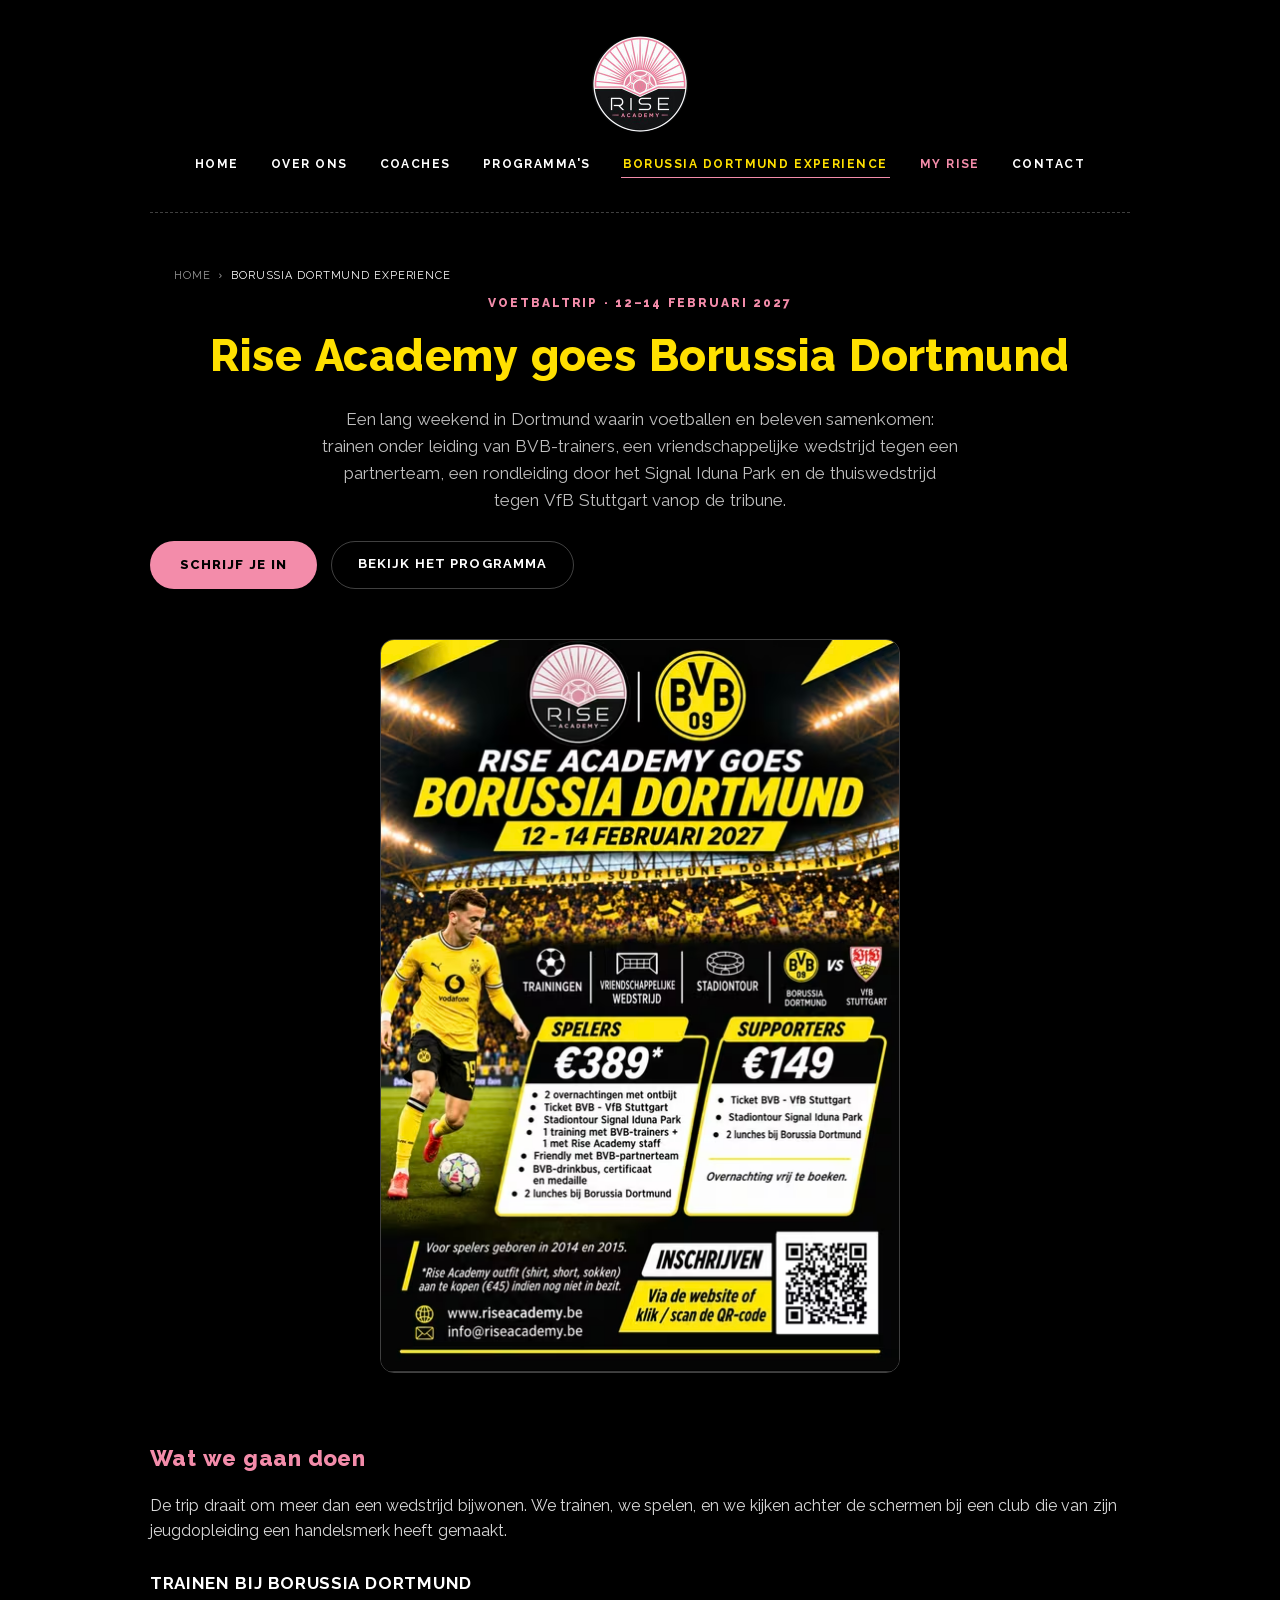
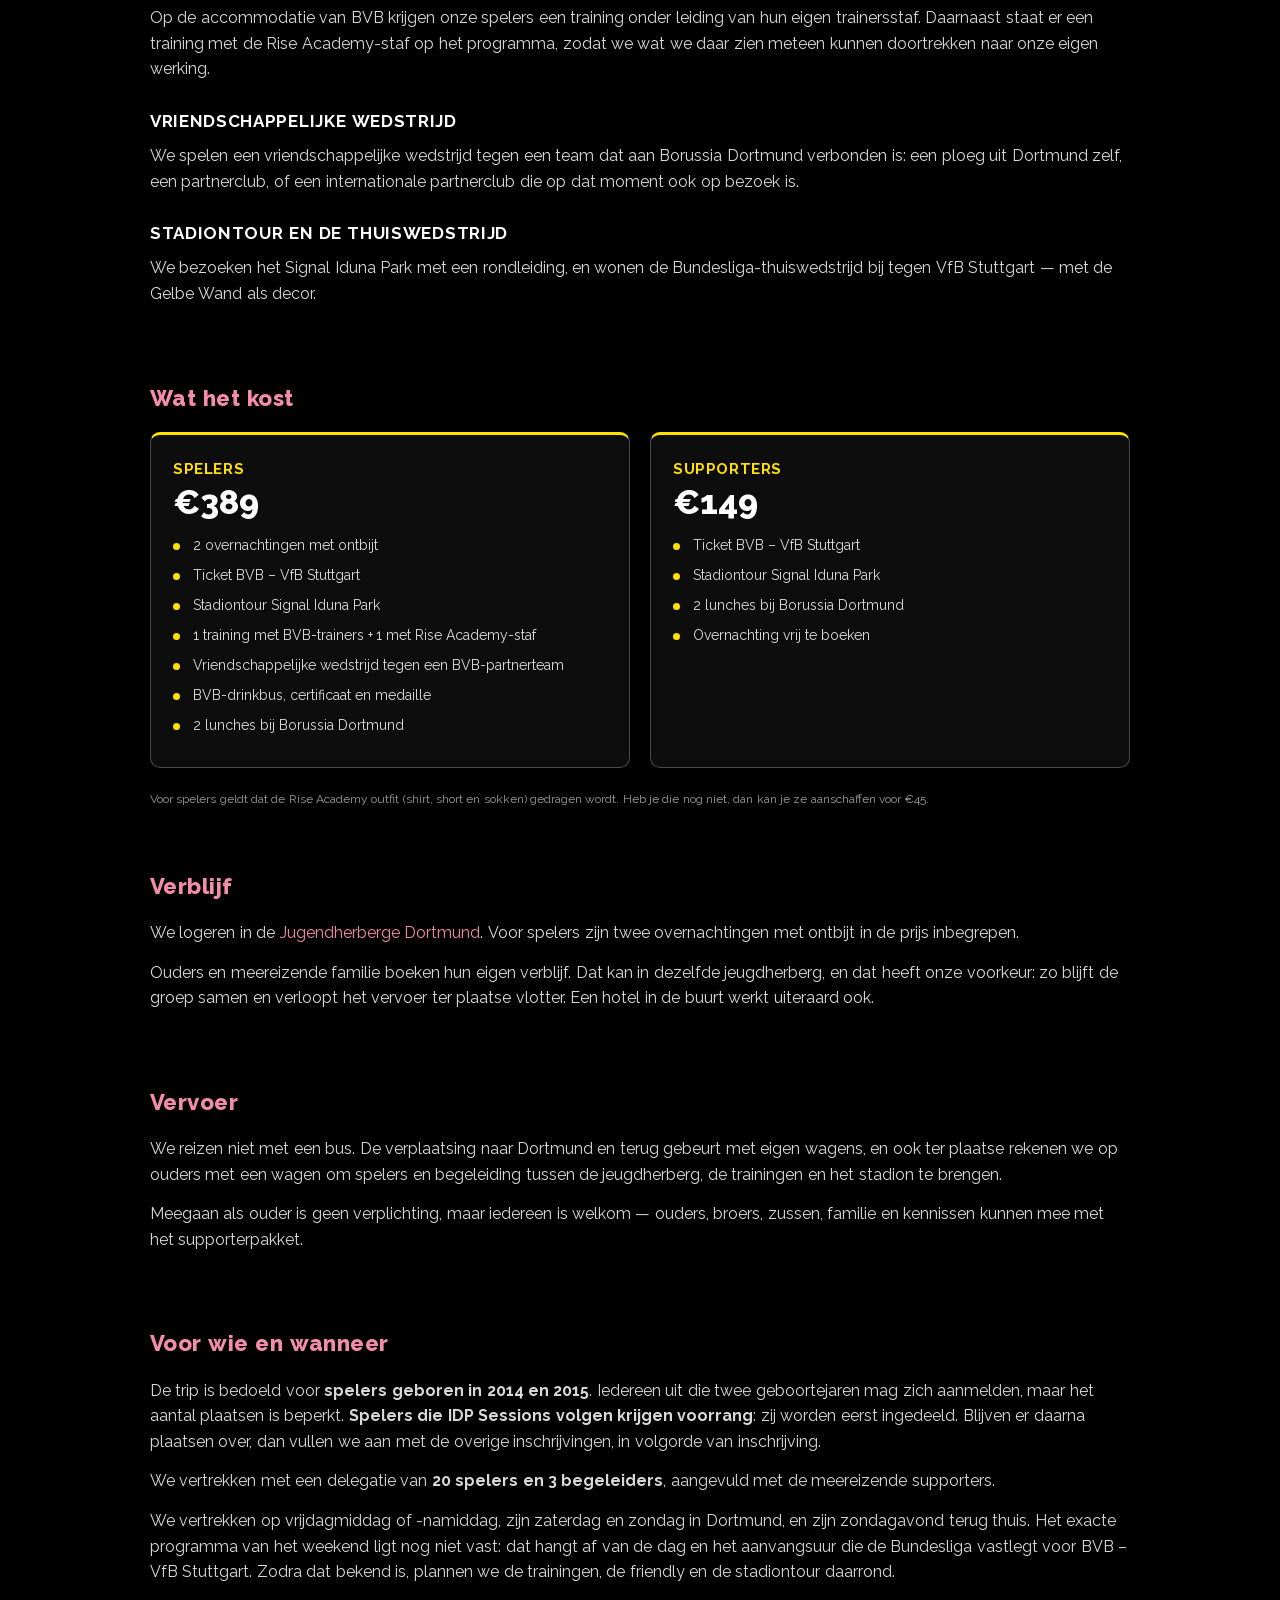
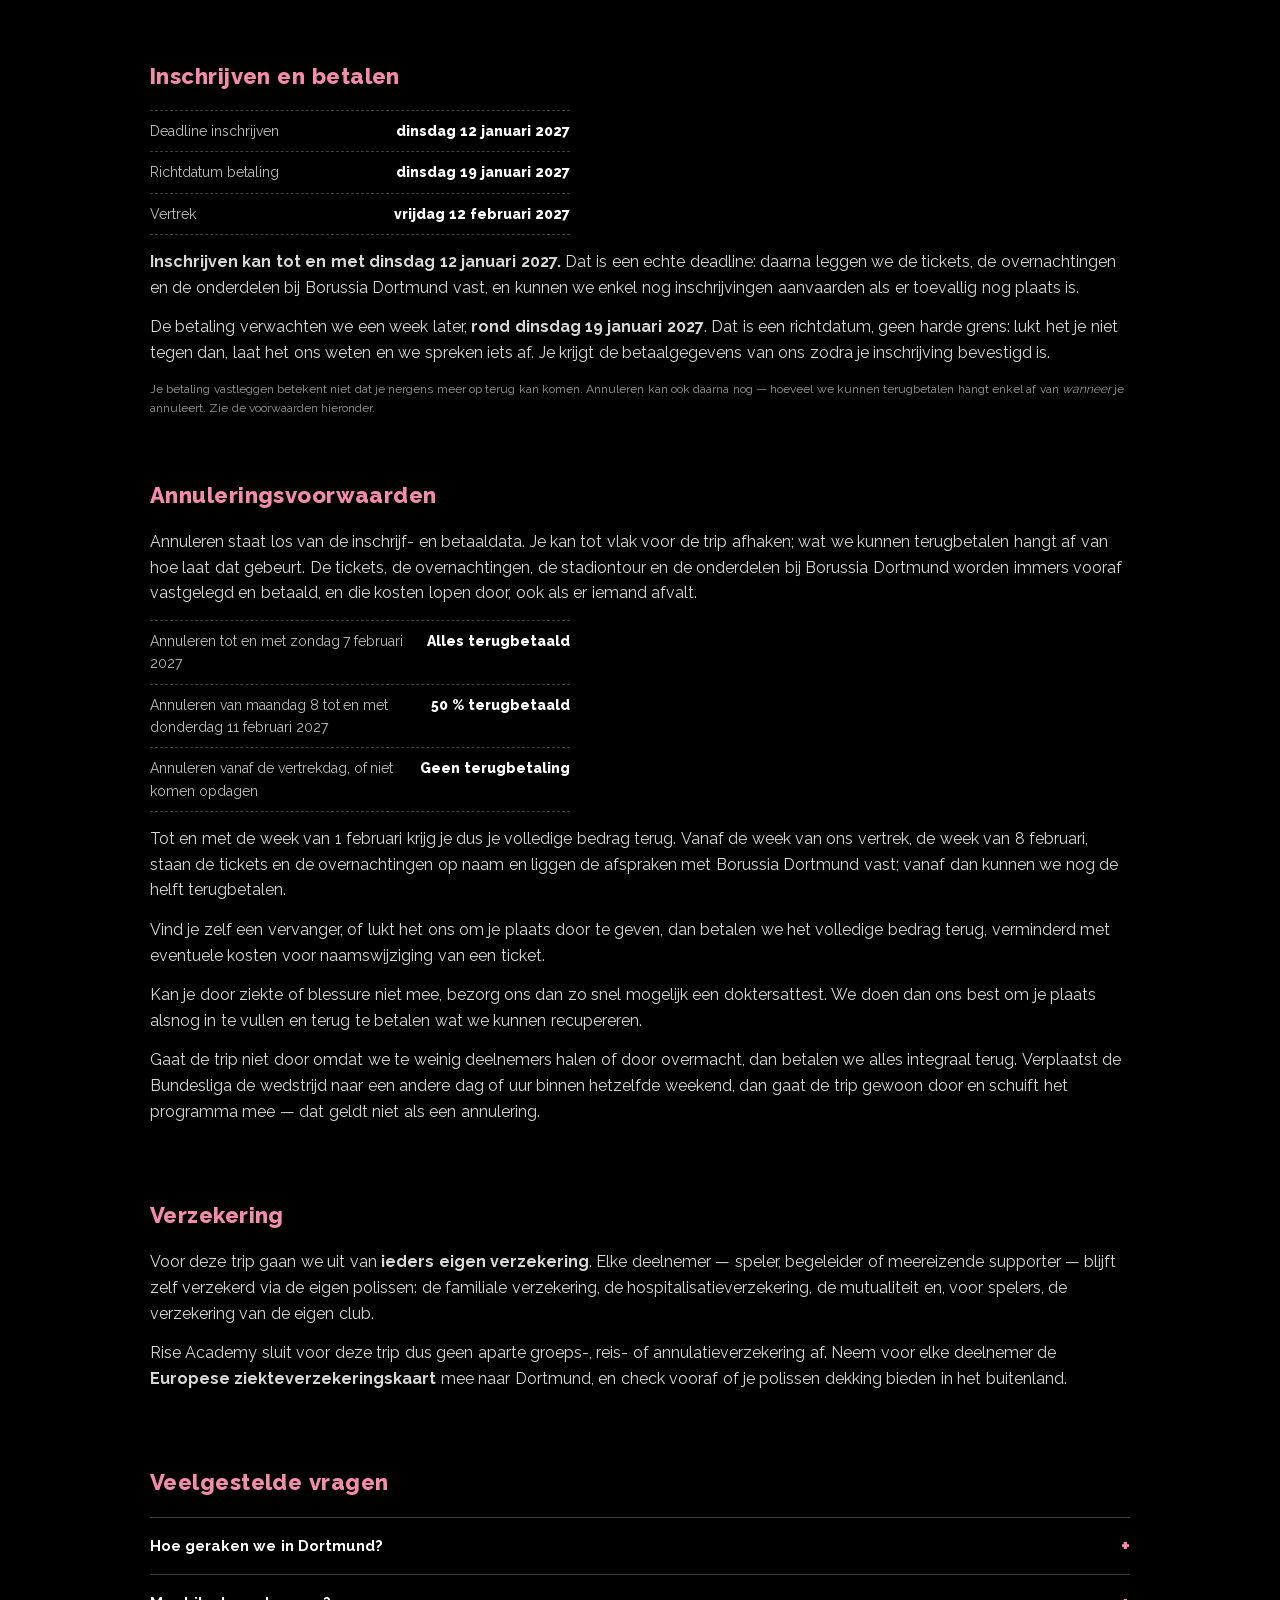
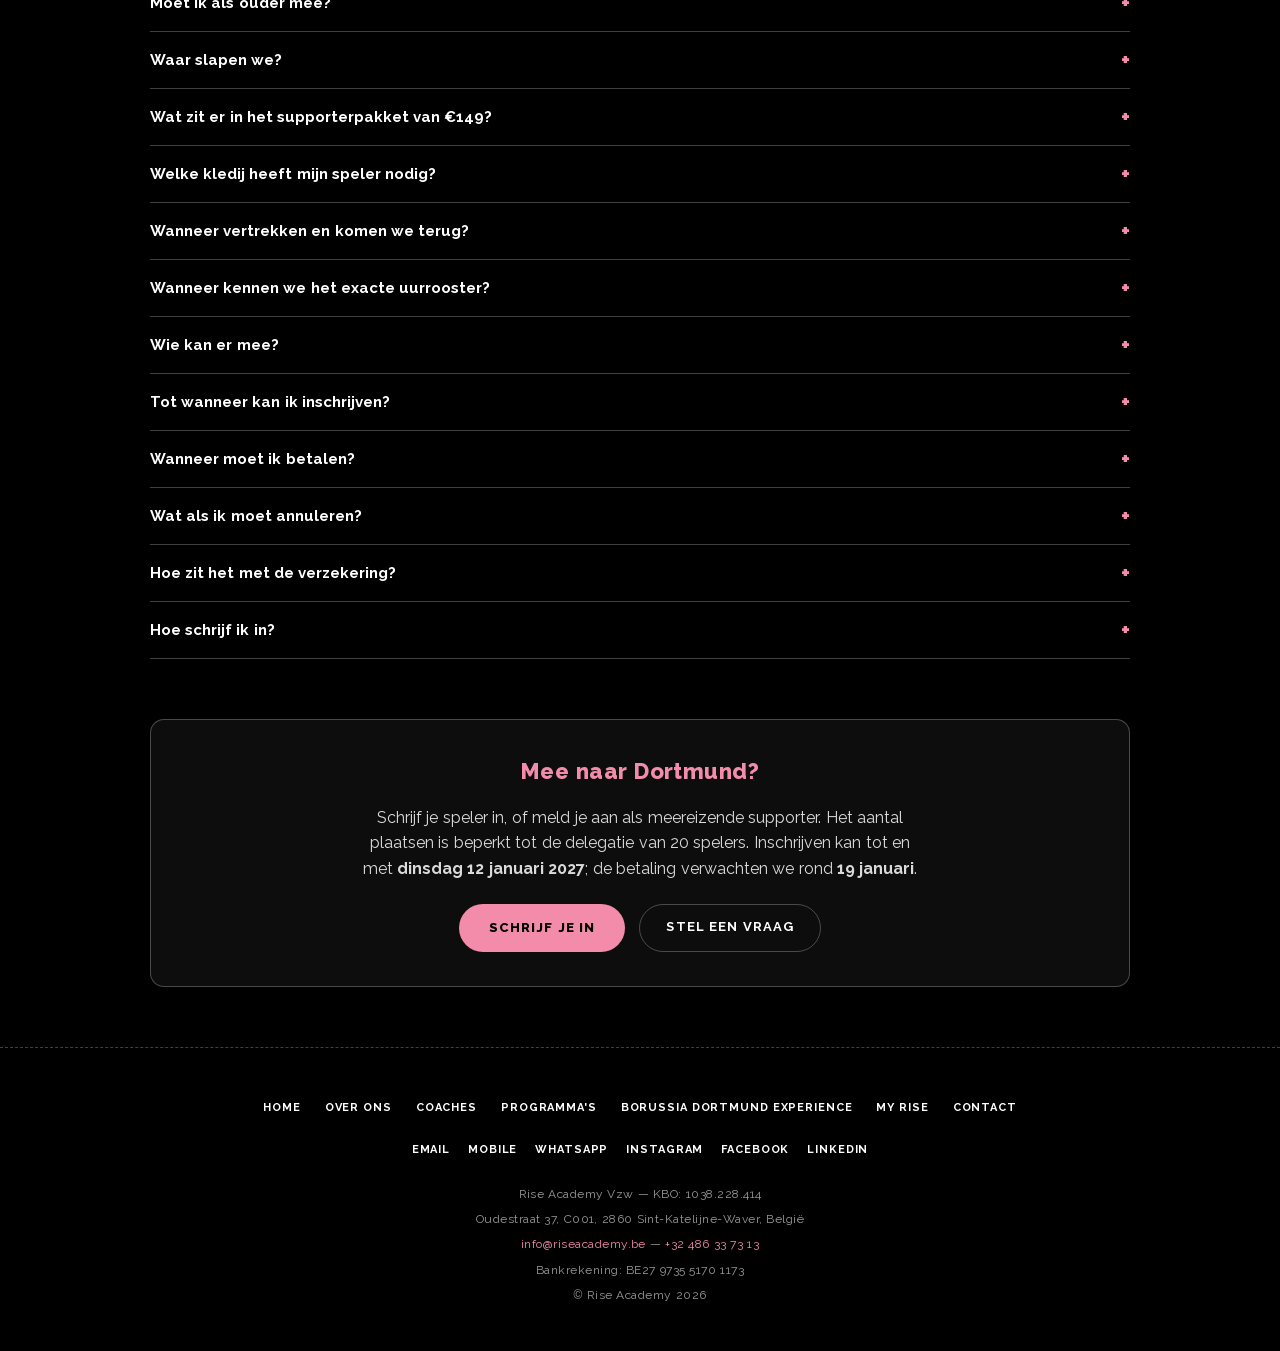
==== commit 8bac5e27: "Add files via upload" ====
--- a/bvb.html
+++ b/bvb.html
@@ -907,8 +907,10 @@
 .prices li span{color:rgba(255,255,255,.75)}
 .prices li b{color:var(--white);font-weight:800;white-space:nowrap}
 .prices li.is-highlight span,.prices li.is-highlight b{color:var(--pink)}
-nav.site-nav a.nav-bvb{color:var(--bvb)}
+.hero h1.bvb-h1{color:var(--bvb)}
+nav.site-nav a.nav-bvb{color:var(--bvb);text-align:center}
 nav.site-nav a.nav-bvb:hover{color:#fff}
+@media (max-width:900px){nav.site-nav a.nav-bvb{display:inline-block}nav.site-nav a.nav-bvb .nav-l2{display:block}}
 .bvb-promo{
   position:relative;display:flex;align-items:center;gap:26px;
   max-width:900px;margin:0 auto 26px;padding:24px 28px;
@@ -930,7 +932,7 @@
   display:block;font-family:ui-monospace,SFMono-Regular,Menlo,Consolas,monospace;
   font-size:10px;letter-spacing:.2em;text-transform:uppercase;color:var(--bvb);margin:0 0 12px;
 }
-.bvb-title{display:block;font-size:clamp(20px,2.4vw,27px);font-weight:800;line-height:1.12;color:var(--white);margin:0 0 4px}
+.bvb-title{display:block;font-size:clamp(20px,2.4vw,27px);font-weight:800;line-height:1.12;color:var(--bvb);margin:0 0 4px}
 .bvb-title em{font-style:normal;color:var(--bvb);display:block}
 .bvb-date{
   display:block;font-family:ui-monospace,SFMono-Regular,Menlo,Consolas,monospace;
@@ -971,7 +973,7 @@
     {
       "@type": "ListItem",
       "position": 2,
-      "name": "BVB Experience",
+      "name": "Borussia Dortmund Experience",
       "item": "https://riseacademy.be/bvb.html"
     }
   ]
@@ -990,7 +992,7 @@
       <li><a href="over-ons.html">Over ons</a></li>
       <li><a href="coaches.html">Coaches</a></li>
       <li><a href="programmas.html">Programma's</a></li>
-      <li><a href="bvb.html" class="nav-bvb" aria-current="page">BVB Experience</a></li>
+      <li><a href="bvb.html" class="nav-bvb" aria-current="page">Borussia Dortmund <span class="nav-l2">Experience</span></a></li>
       <li><a href="my-rise.html" class="nav-myrise">My Rise</a></li>
       <li><a href="contact.html">Contact</a></li>
     </ul>
@@ -1001,7 +1003,7 @@
 <nav class="breadcrumb" aria-label="Kruimelpad">
   <ol>
     <li><a href="index.html">Home</a></li>
-    <li><span aria-current="page">BVB Experience</span></li>
+    <li><span aria-current="page">Borussia Dortmund Experience</span></li>
   </ol>
 </nav>
 
@@ -1010,10 +1012,10 @@
   <section class="hero">
     <div class="wrap">
       <span class="eyebrow">Voetbaltrip &middot; 12&ndash;14 februari 2027</span>
-      <h1>Rise Academy goes Borussia Dortmund</h1>
+      <h1 class="bvb-h1">Rise Academy goes Borussia Dortmund</h1>
       <p class="lede">Een lang weekend in Dortmund waarin voetballen en beleven samenkomen: trainen onder leiding van BVB-trainers, een vriendschappelijke wedstrijd tegen een partnerteam, een rondleiding door het Signal Iduna Park en de thuiswedstrijd tegen VfB Stuttgart vanop de tribune.</p>
       <div class="hero-actions">
-        <a href="mailto:info@riseacademy.be?subject=Inschrijving%20BVB%20Experience%2012-14%20februari%202027" class="btn">Schrijf je in</a>
+        <a href="mailto:info@riseacademy.be?subject=Inschrijving%20Borussia%20Dortmund%20Experience%2012-14%20februari%202027" class="btn">Schrijf je in</a>
         <a href="#programma" class="btn-outline">Bekijk het programma</a>
       </div>
     </div>
@@ -1023,8 +1025,8 @@
     <div class="wrap">
       <div class="photo-band" style="max-width:520px;margin-left:auto;margin-right:auto">
         <picture>
-          <source type="image/avif" srcset="assets/images/bvb-flyer-520.avif 520w, assets/images/bvb-flyer-840.avif 840w" sizes="(max-width:600px) calc(100vw - 48px), 520px">
-          <img src="assets/images/bvb-flyer-840.jpg" srcset="assets/images/bvb-flyer-520.jpg 520w, assets/images/bvb-flyer-840.jpg 840w" sizes="(max-width:600px) calc(100vw - 48px), 520px" width="840" height="1188" style="height:auto" decoding="async" alt="Flyer Rise Academy goes Borussia Dortmund: 12 tot 14 februari 2027, trainingen, vriendschappelijke wedstrijd, stadiontour en BVB tegen VfB Stuttgart. Spelers 389 euro, supporters 149 euro.">
+          <source type="image/avif" srcset="assets/images/bvb-flyer-v2-520.avif 520w, assets/images/bvb-flyer-v2-840.avif 840w" sizes="(max-width:600px) calc(100vw - 48px), 520px">
+          <img src="assets/images/bvb-flyer-v2-840.jpg" srcset="assets/images/bvb-flyer-v2-520.jpg 520w, assets/images/bvb-flyer-v2-840.jpg 840w" sizes="(max-width:600px) calc(100vw - 48px), 520px" width="840" height="1188" style="height:auto" decoding="async" alt="Flyer Rise Academy goes Borussia Dortmund: 12 tot 14 februari 2027, trainingen, vriendschappelijke wedstrijd, stadiontour en BVB tegen VfB Stuttgart. Spelers 389 euro, supporters 149 euro.">
         </picture>
       </div>
     </div>
@@ -1094,9 +1096,47 @@
   <section>
     <div class="wrap">
       <h2>Voor wie en wanneer</h2>
-      <p>De trip is bedoeld voor jongens geboren in <strong>2014 en 2015</strong>. Iedereen mag zich aanmelden; spelers die IDP Sessions volgen krijgen voorrang.</p>
+      <p>De trip is bedoeld voor <strong>spelers geboren in 2014 en 2015</strong>. Iedereen uit die twee geboortejaren mag zich aanmelden, maar het aantal plaatsen is beperkt. <strong>Spelers die IDP Sessions volgen krijgen voorrang</strong>: zij worden eerst ingedeeld. Blijven er daarna plaatsen over, dan vullen we aan met de overige inschrijvingen, in volgorde van inschrijving.</p>
       <p>We vertrekken met een delegatie van <strong>20 spelers en 3 begeleiders</strong>, aangevuld met de meereizende supporters.</p>
       <p>We vertrekken op vrijdagmiddag of -namiddag, zijn zaterdag en zondag in Dortmund, en zijn zondagavond terug thuis. Het exacte programma van het weekend ligt nog niet vast: dat hangt af van de dag en het aanvangsuur die de Bundesliga vastlegt voor BVB &ndash; VfB Stuttgart. Zodra dat bekend is, plannen we de trainingen, de friendly en de stadiontour daarrond.</p>
+    </div>
+  </section>
+
+  <section>
+    <div class="wrap">
+      <h2>Inschrijven en betalen</h2>
+      <ul class="prices">
+        <li><span>Deadline inschrijven</span><b>dinsdag 12 januari 2027</b></li>
+        <li><span>Richtdatum betaling</span><b>dinsdag 19 januari 2027</b></li>
+        <li><span>Vertrek</span><b>vrijdag 12 februari 2027</b></li>
+      </ul>
+      <p><strong>Inschrijven kan tot en met dinsdag 12 januari 2027.</strong> Dat is een echte deadline: daarna leggen we de tickets, de overnachtingen en de onderdelen bij Borussia Dortmund vast, en kunnen we enkel nog inschrijvingen aanvaarden als er toevallig nog plaats is.</p>
+      <p>De betaling verwachten we een week later, <strong>rond dinsdag 19 januari 2027</strong>. Dat is een richtdatum, geen harde grens: lukt het je niet tegen dan, laat het ons weten en we spreken iets af. Je krijgt de betaalgegevens van ons zodra je inschrijving bevestigd is.</p>
+      <p class="chips-note">Je betaling vastleggen betekent niet dat je nergens meer op terug kan komen. Annuleren kan ook daarna nog &mdash; hoeveel we kunnen terugbetalen hangt enkel af van <em>wanneer</em> je annuleert. Zie de voorwaarden hieronder.</p>
+    </div>
+  </section>
+
+  <section>
+    <div class="wrap">
+      <h2>Annuleringsvoorwaarden</h2>
+      <p>Annuleren staat los van de inschrijf- en betaaldata. Je kan tot vlak voor de trip afhaken; wat we kunnen terugbetalen hangt af van hoe laat dat gebeurt. De tickets, de overnachtingen, de stadiontour en de onderdelen bij Borussia Dortmund worden immers vooraf vastgelegd en betaald, en die kosten lopen door, ook als er iemand afvalt.</p>
+      <ul class="prices">
+        <li><span>Annuleren tot en met zondag 7 februari 2027</span><b>Alles terugbetaald</b></li>
+        <li><span>Annuleren van maandag 8 tot en met donderdag 11 februari 2027</span><b>50&nbsp;% terugbetaald</b></li>
+        <li><span>Annuleren vanaf de vertrekdag, of niet komen opdagen</span><b>Geen terugbetaling</b></li>
+      </ul>
+      <p>Tot en met de week van 1 februari krijg je dus je volledige bedrag terug. Vanaf de week van ons vertrek, de week van 8 februari, staan de tickets en de overnachtingen op naam en liggen de afspraken met Borussia Dortmund vast; vanaf dan kunnen we nog de helft terugbetalen.</p>
+      <p>Vind je zelf een vervanger, of lukt het ons om je plaats door te geven, dan betalen we het volledige bedrag terug, verminderd met eventuele kosten voor naamswijziging van een ticket.</p>
+      <p>Kan je door ziekte of blessure niet mee, bezorg ons dan zo snel mogelijk een doktersattest. We doen dan ons best om je plaats alsnog in te vullen en terug te betalen wat we kunnen recupereren.</p>
+      <p>Gaat de trip niet door omdat we te weinig deelnemers halen of door overmacht, dan betalen we alles integraal terug. Verplaatst de Bundesliga de wedstrijd naar een andere dag of uur binnen hetzelfde weekend, dan gaat de trip gewoon door en schuift het programma mee &mdash; dat geldt niet als een annulering.</p>
+    </div>
+  </section>
+
+  <section>
+    <div class="wrap">
+      <h2>Verzekering</h2>
+      <p>Voor deze trip gaan we uit van <strong>ieders eigen verzekering</strong>. Elke deelnemer &mdash; speler, begeleider of meereizende supporter &mdash; blijft zelf verzekerd via de eigen polissen: de familiale verzekering, de hospitalisatieverzekering, de mutualiteit en, voor spelers, de verzekering van de eigen club.</p>
+      <p>Rise Academy sluit voor deze trip dus geen aparte groeps-, reis- of annulatieverzekering af. Neem voor elke deelnemer de <strong>Europese ziekteverzekeringskaart</strong> mee naar Dortmund, en check vooraf of je polissen dekking bieden in het buitenland.</p>
     </div>
   </section>
 
@@ -1134,7 +1174,23 @@
         </details>
         <details>
           <summary>Wie kan er mee?</summary>
-          <p>Jongens geboren in 2014 en 2015. Iedereen mag zich aanmelden; spelers die IDP Sessions volgen krijgen voorrang. We gaan met 20 spelers en 3 begeleiders.</p>
+          <p>Spelers geboren in 2014 en 2015. Iedereen uit die twee geboortejaren mag zich aanmelden, maar we gaan met een delegatie van 20 spelers en 3 begeleiders. Spelers die IDP Sessions volgen krijgen voorrang; de plaatsen die daarna overblijven vullen we aan in volgorde van inschrijving.</p>
+        </details>
+        <details>
+          <summary>Tot wanneer kan ik inschrijven?</summary>
+          <p>Tot en met dinsdag 12 januari 2027. Daarna leggen we de tickets, de overnachtingen en de onderdelen bij Borussia Dortmund vast. Latere inschrijvingen kunnen we enkel aanvaarden als er nog plaats is.</p>
+        </details>
+        <details>
+          <summary>Wanneer moet ik betalen?</summary>
+          <p>We nemen dinsdag 19 januari 2027 als richtdatum, een week na de inschrijvingsdeadline. Het is geen harde grens: lukt het niet tegen dan, laat het ons weten en we spreken iets af. Je krijgt de betaalgegevens van ons nadat je inschrijving bevestigd is.</p>
+        </details>
+        <details>
+          <summary>Wat als ik moet annuleren?</summary>
+          <p>Annuleren kan tot vlak voor de trip, los van de inschrijf- en betaaldata. Tot en met zondag 7 februari 2027 betalen we alles terug. Annuleer je in de week van ons vertrek, van 8 tot en met 11 februari, dan betalen we de helft terug. Vanaf de vertrekdag zelf is terugbetaling niet meer mogelijk. Vind je zelf een vervanger, dan betalen we alles terug op eventuele kosten voor naamswijziging na. Bij ziekte of blessure met doktersattest zoeken we samen naar een oplossing.</p>
+        </details>
+        <details>
+          <summary>Hoe zit het met de verzekering?</summary>
+          <p>We gaan uit van ieders eigen verzekering. Elke deelnemer blijft gedekt via de eigen familiale verzekering, hospitalisatieverzekering en mutualiteit, en spelers daarnaast via de verzekering van hun club. Rise Academy sluit geen aparte reis- of annulatieverzekering af voor de groep. Neem zeker je Europese ziekteverzekeringskaart mee.</p>
         </details>
         <details>
           <summary>Hoe schrijf ik in?</summary>
@@ -1148,9 +1204,9 @@
     <div class="wrap">
       <div class="cta-band">
         <h2>Mee naar Dortmund?</h2>
-        <p>Schrijf je speler in, of meld je aan als meereizende supporter. Het aantal plaatsen is beperkt tot de delegatie van 20 spelers.</p>
+        <p>Schrijf je speler in, of meld je aan als meereizende supporter. Het aantal plaatsen is beperkt tot de delegatie van 20 spelers. Inschrijven kan tot en met <strong>dinsdag 12 januari 2027</strong>; de betaling verwachten we rond <strong>19 januari</strong>.</p>
         <div class="cta-actions">
-          <a href="mailto:info@riseacademy.be?subject=Inschrijving%20BVB%20Experience%2012-14%20februari%202027" class="btn">Schrijf je in</a>
+          <a href="mailto:info@riseacademy.be?subject=Inschrijving%20Borussia%20Dortmund%20Experience%2012-14%20februari%202027" class="btn">Schrijf je in</a>
           <a href="mailto:info@riseacademy.be" class="btn-outline">Stel een vraag</a>
         </div>
       </div>
@@ -1165,7 +1221,7 @@
       <li><a href="over-ons.html">Over ons</a></li>
       <li><a href="coaches.html">Coaches</a></li>
       <li><a href="programmas.html">Programma's</a></li>
-      <li><a href="bvb.html">BVB Experience</a></li>
+      <li><a href="bvb.html">Borussia Dortmund Experience</a></li>
       <li><a href="my-rise.html">My Rise</a></li>
       <li><a href="contact.html">Contact</a></li>
     </ul>
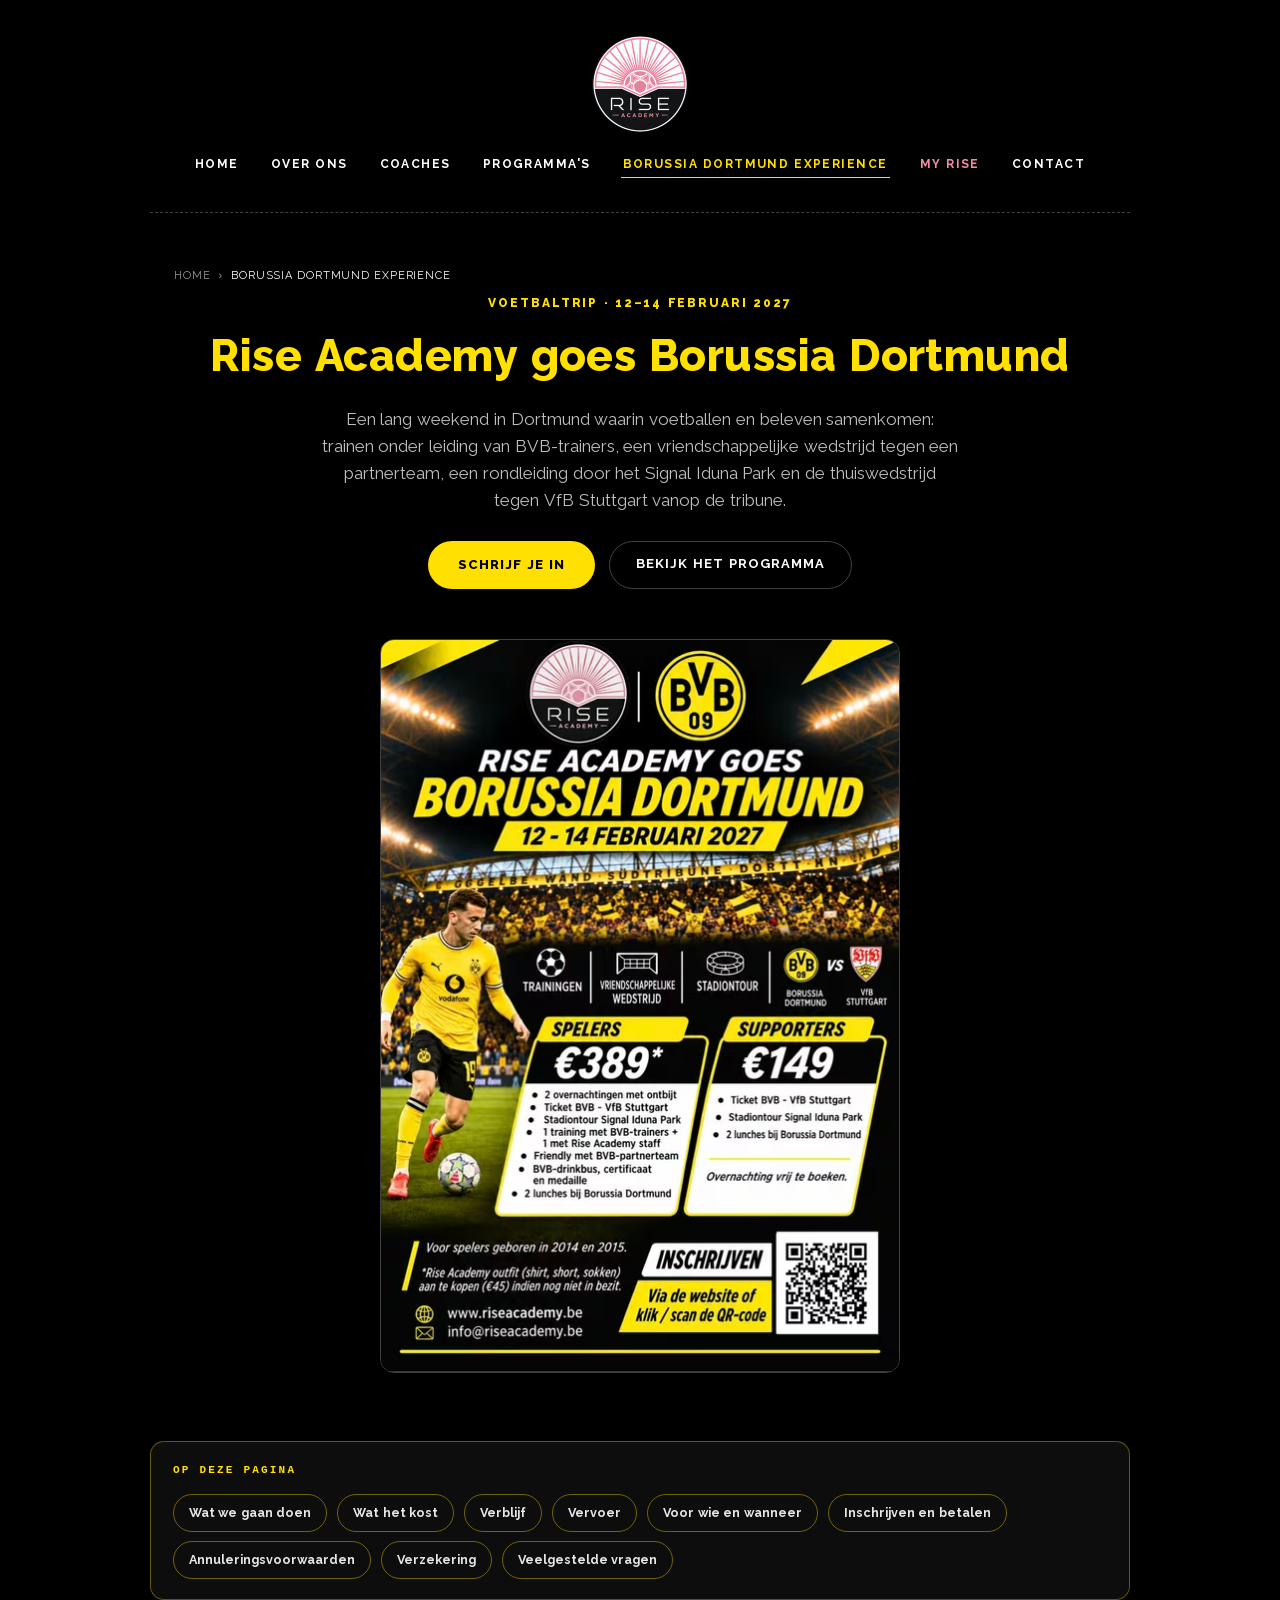
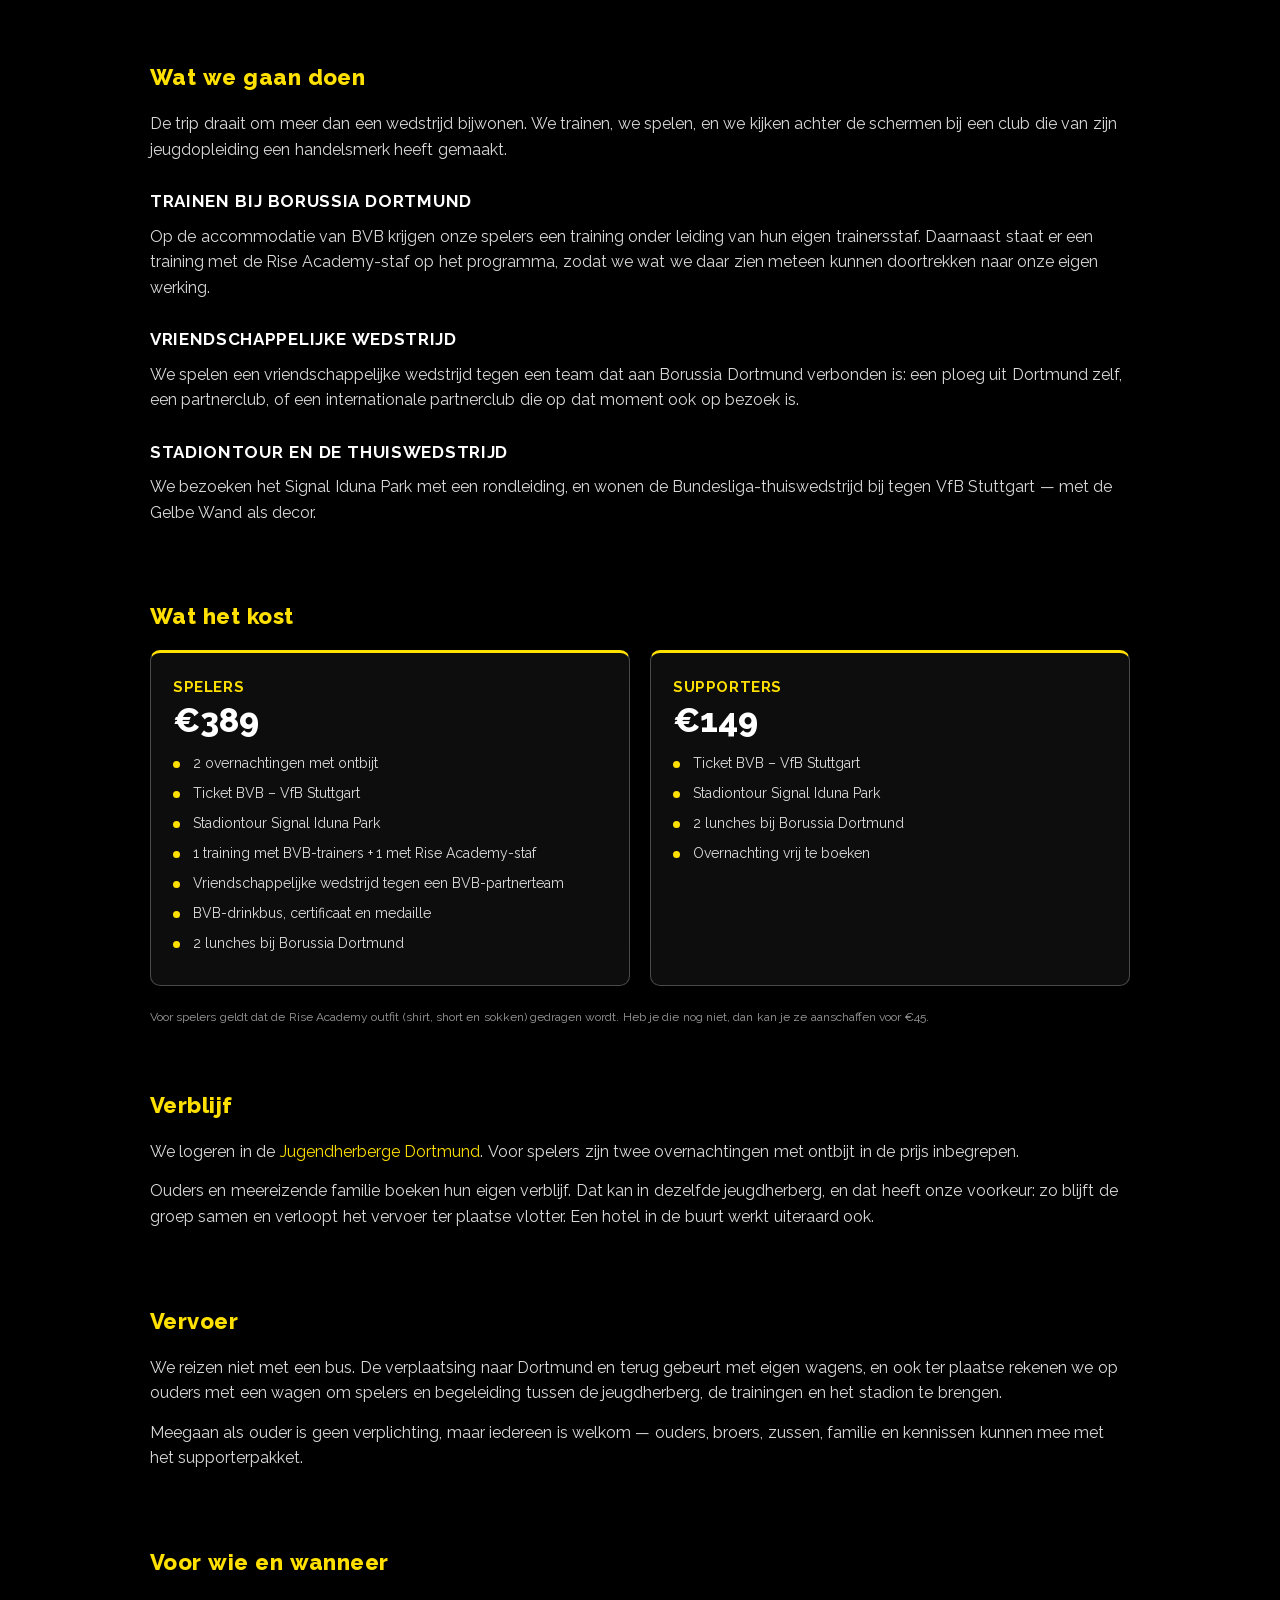
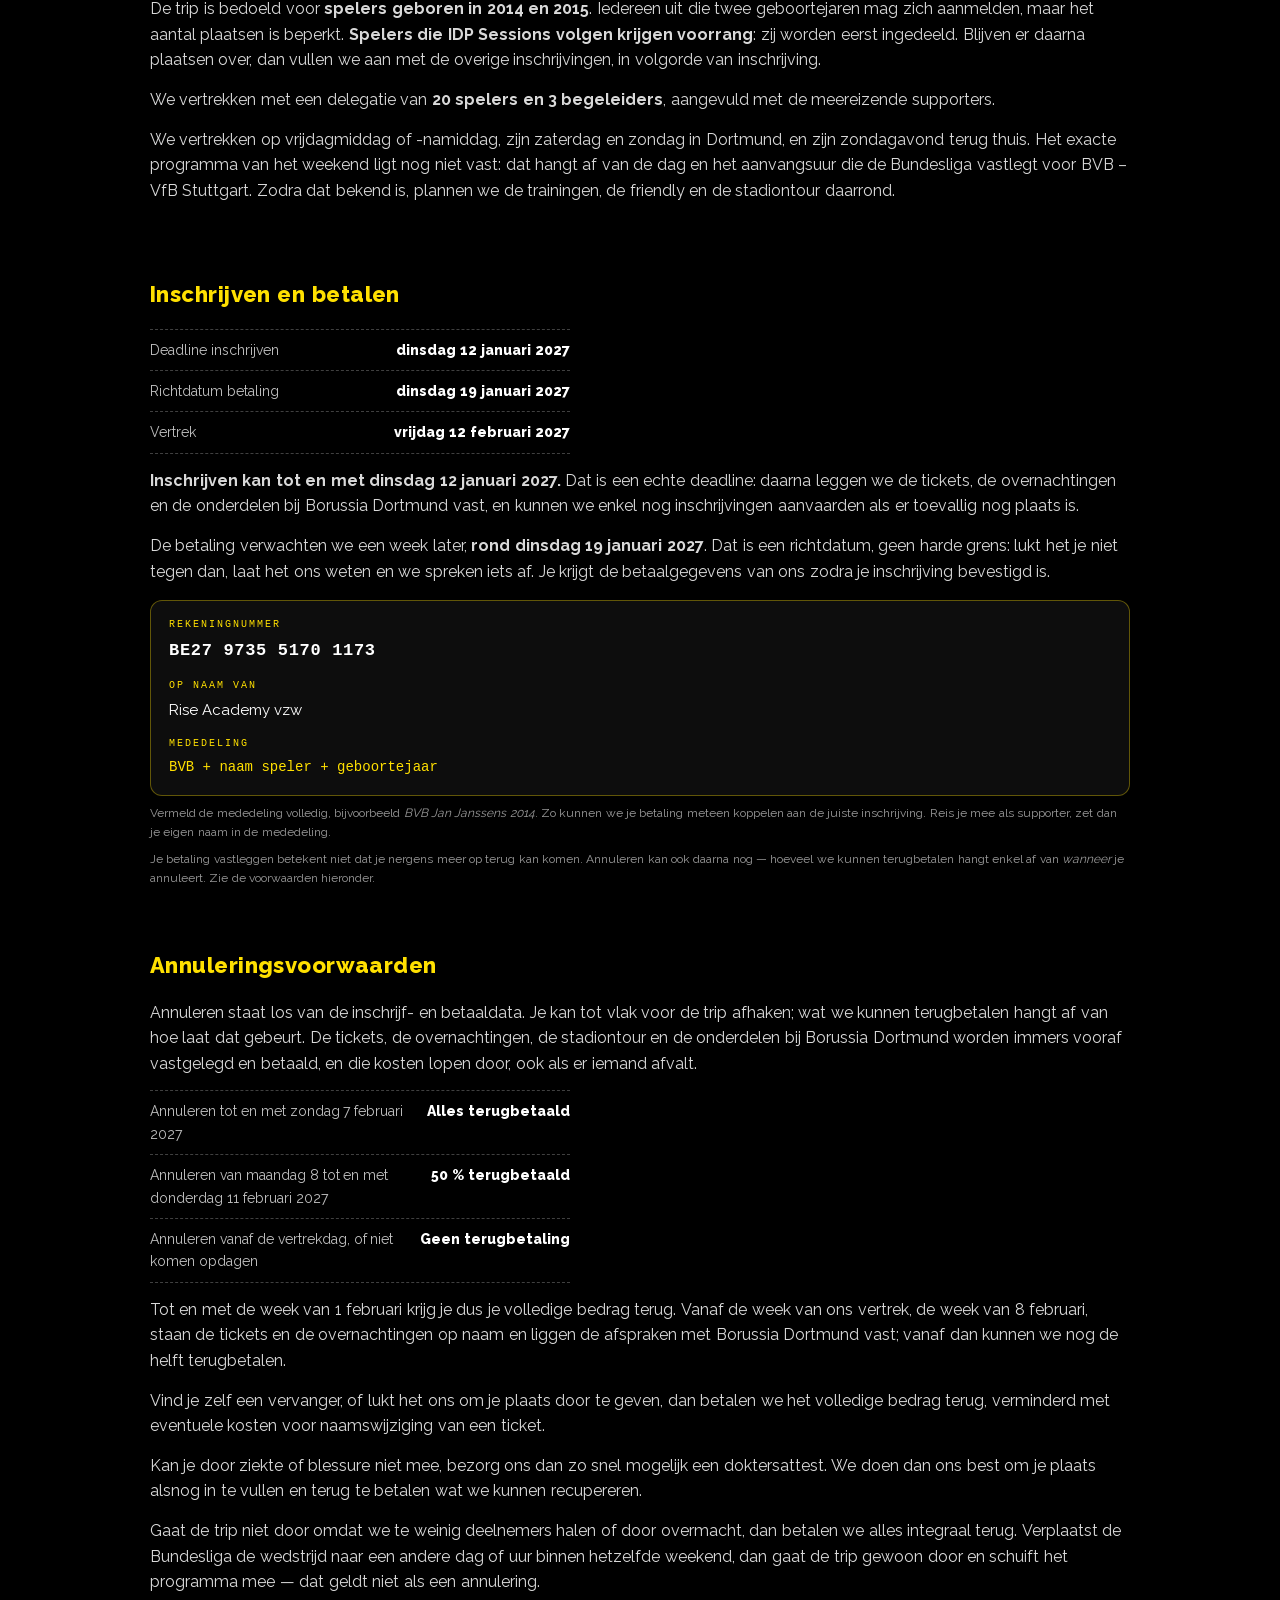
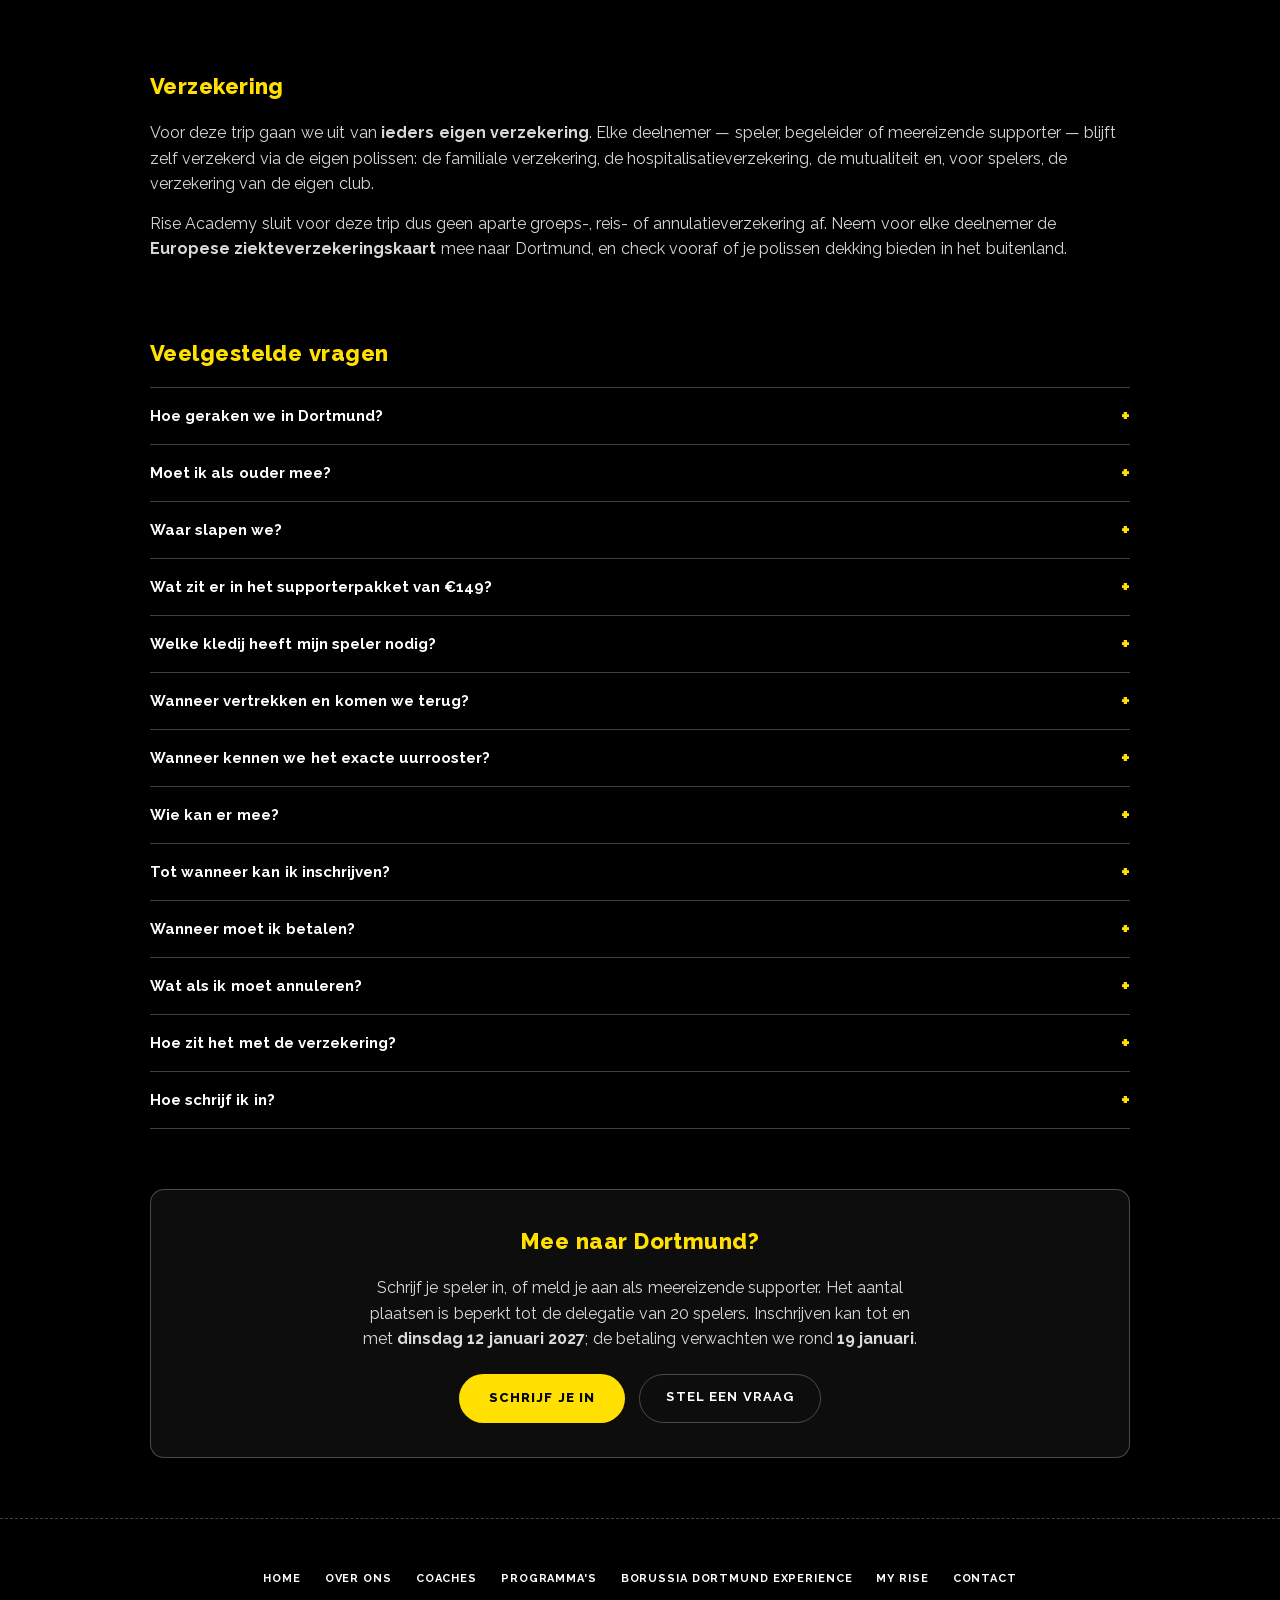
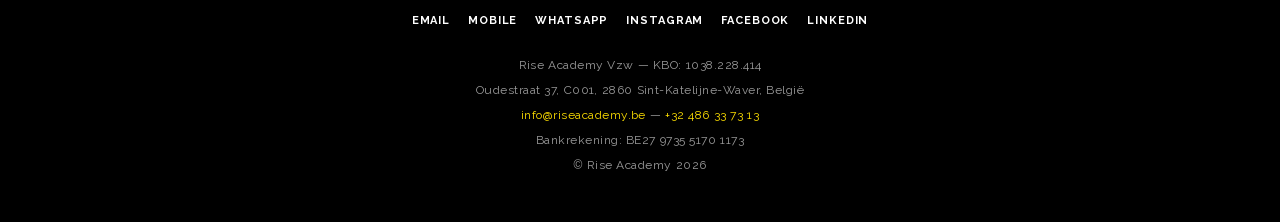
==== commit 3b84935f: "Add files via upload" ====
--- a/bvb.html
+++ b/bvb.html
@@ -907,7 +907,15 @@
 .prices li span{color:rgba(255,255,255,.75)}
 .prices li b{color:var(--white);font-weight:800;white-space:nowrap}
 .prices li.is-highlight span,.prices li.is-highlight b{color:var(--pink)}
+body.page-bvb{--pink:var(--bvb)}
+body.page-bvb nav.site-nav a.nav-myrise,
+body.page-bvb nav.site-nav a.nav-myrise:hover{color:#F38CAA;border-bottom-color:#F38CAA}
+body.page-bvb a.logo-badge:hover{outline-color:#F38CAA}
 .hero h1.bvb-h1{color:var(--bvb)}
+.btn-bvb{background:var(--bvb);color:var(--black)}
+.btn-bvb:hover{background:#fff}
+.hero-bvb .hero-actions{justify-content:center}
+.hero-bvb .btn-outline:hover,.cta-bvb .btn-outline:hover{border-color:var(--bvb);color:var(--bvb)}
 nav.site-nav a.nav-bvb{color:var(--bvb);text-align:center}
 nav.site-nav a.nav-bvb:hover{color:#fff}
 @media (max-width:900px){nav.site-nav a.nav-bvb{display:inline-block}nav.site-nav a.nav-bvb .nav-l2{display:block}}
@@ -917,8 +925,6 @@
   border:1px solid rgba(255,224,0,.5);border-radius:14px;
   background:#000;color:var(--white);text-align:left;
 }
-.bvb-promo:hover{border-color:var(--bvb);text-decoration:none}
-.bvb-promo:focus-visible{outline:2px solid var(--bvb);outline-offset:3px}
 .bvb-promo::before,.bvb-promo::after{content:"";position:absolute;width:14px;height:14px;pointer-events:none}
 .bvb-promo::before{top:9px;left:9px;border-top:1px solid rgba(255,224,0,.8);border-left:1px solid rgba(255,224,0,.8)}
 .bvb-promo::after{bottom:9px;right:9px;border-bottom:1px solid rgba(255,224,0,.8);border-right:1px solid rgba(255,224,0,.8)}
@@ -941,8 +947,35 @@
   border-top:1px solid rgba(255,224,0,.35);
 }
 .bvb-sub{display:block;font-size:13px;line-height:1.55;color:rgba(255,255,255,.66);margin:0 0 14px}
-.bvb-cta{display:inline-block;font-size:11px;font-weight:800;letter-spacing:.1em;text-transform:uppercase;color:var(--bvb)}
-.bvb-promo:hover .bvb-cta{color:#fff}
+.bvb-actions{display:flex;flex-wrap:wrap;gap:12px;margin-top:4px}
+.bvb-flyer:hover{box-shadow:0 10px 28px rgba(255,224,0,.28)}
+.bvb-flyer:focus-visible{outline:2px solid var(--bvb);outline-offset:3px}
+.bvb-toc{border:1px solid rgba(255,224,0,.35);border-radius:14px;background:var(--panel);padding:20px 22px}
+.bvb-toc h2{
+  font-family:ui-monospace,SFMono-Regular,Menlo,Consolas,monospace;
+  font-size:11px;letter-spacing:.2em;text-transform:uppercase;color:var(--bvb);
+  margin:0 0 14px;border:none;padding:0;
+}
+.bvb-toc ul{list-style:none;display:flex;flex-wrap:wrap;gap:9px 10px;margin:0;padding:0}
+.bvb-toc a{
+  display:block;padding:8px 15px;border-radius:30px;
+  border:1px solid rgba(255,224,0,.4);
+  font-size:12.5px;font-weight:700;color:rgba(255,255,255,.9);
+}
+.bvb-toc a:hover,.bvb-toc a:focus-visible{background:var(--bvb);border-color:var(--bvb);color:var(--black);text-decoration:none}
+.bvb-rekening{
+  margin:16px 0 0;padding:16px 18px;border-radius:12px;
+  border:1px solid rgba(255,224,0,.35);background:var(--panel);
+}
+.bvb-rekening dt{
+  font-family:ui-monospace,SFMono-Regular,Menlo,Consolas,monospace;
+  font-size:10px;letter-spacing:.2em;text-transform:uppercase;color:var(--bvb);margin:0 0 4px;
+}
+.bvb-rekening dd{margin:0 0 14px;font-size:15px;color:var(--white)}
+.bvb-rekening dd:last-of-type{margin-bottom:0}
+.bvb-rekening .iban{font-family:ui-monospace,SFMono-Regular,Menlo,Consolas,monospace;font-size:17px;font-weight:700;letter-spacing:.04em}
+.bvb-rekening .mededeling{font-family:ui-monospace,SFMono-Regular,Menlo,Consolas,monospace;font-size:14px;color:var(--bvb)}
+main section[id]{scroll-margin-top:16px}
 .bvb-cards{display:grid;gap:20px;grid-template-columns:1fr 1fr;margin:0 0 22px}
 .bvb-card{
   background:var(--panel);border:1px solid var(--line);
@@ -958,6 +991,11 @@
   .bvb-promo{flex-direction:column-reverse;align-items:stretch;gap:18px;padding:22px}
   .bvb-flyer{width:100%;max-width:240px;align-self:center}
   .bvb-title{font-size:21px}
+  .bvb-actions{justify-content:center}
+}
+@media (max-width:420px){
+  .bvb-actions{flex-direction:column}
+  .bvb-actions .btn{width:100%;text-align:center}
 }</style><!--/css-->
 <script type="application/ld+json">
 {
@@ -980,7 +1018,7 @@
 }
 </script>
 </head>
-<body>
+<body class="page-bvb">
 
 <a class="skip-link" href="#content">Naar de inhoud</a>
 
@@ -1009,13 +1047,13 @@
 
 
 <main id="content">
-  <section class="hero">
+  <section class="hero hero-bvb">
     <div class="wrap">
       <span class="eyebrow">Voetbaltrip &middot; 12&ndash;14 februari 2027</span>
       <h1 class="bvb-h1">Rise Academy goes Borussia Dortmund</h1>
       <p class="lede">Een lang weekend in Dortmund waarin voetballen en beleven samenkomen: trainen onder leiding van BVB-trainers, een vriendschappelijke wedstrijd tegen een partnerteam, een rondleiding door het Signal Iduna Park en de thuiswedstrijd tegen VfB Stuttgart vanop de tribune.</p>
       <div class="hero-actions">
-        <a href="mailto:info@riseacademy.be?subject=Inschrijving%20Borussia%20Dortmund%20Experience%2012-14%20februari%202027" class="btn">Schrijf je in</a>
+        <a href="https://forms.gle/NgrN28SZeVnuKRs37" target="_blank" rel="noopener" class="btn btn-bvb">Schrijf je in</a>
         <a href="#programma" class="btn-outline">Bekijk het programma</a>
       </div>
     </div>
@@ -1033,7 +1071,26 @@
   </section>
 
   <section>
-    <div class="wrap" id="programma">
+    <div class="wrap">
+      <nav class="bvb-toc" aria-label="Op deze pagina">
+        <h2>Op deze pagina</h2>
+        <ul>
+          <li><a href="#programma">Wat we gaan doen</a></li>
+          <li><a href="#kosten">Wat het kost</a></li>
+          <li><a href="#verblijf">Verblijf</a></li>
+          <li><a href="#vervoer">Vervoer</a></li>
+          <li><a href="#voor-wie">Voor wie en wanneer</a></li>
+          <li><a href="#inschrijven">Inschrijven en betalen</a></li>
+          <li><a href="#annulering">Annuleringsvoorwaarden</a></li>
+          <li><a href="#verzekering">Verzekering</a></li>
+          <li><a href="#faq">Veelgestelde vragen</a></li>
+        </ul>
+      </nav>
+    </div>
+  </section>
+
+  <section id="programma">
+    <div class="wrap">
       <h2>Wat we gaan doen</h2>
       <p>De trip draait om meer dan een wedstrijd bijwonen. We trainen, we spelen, en we kijken achter de schermen bij een club die van zijn jeugdopleiding een handelsmerk heeft gemaakt.</p>
       <h3>Trainen bij Borussia Dortmund</h3>
@@ -1045,7 +1102,7 @@
     </div>
   </section>
 
-  <section>
+  <section id="kosten">
     <div class="wrap">
       <h2>Wat het kost</h2>
       <div class="bvb-cards">
@@ -1077,7 +1134,7 @@
     </div>
   </section>
 
-  <section>
+  <section id="verblijf">
     <div class="wrap">
       <h2>Verblijf</h2>
       <p>We logeren in de <a href="https://www.jugendherberge.de/en/youth-hostels/dortmund/" target="_blank" rel="noopener">Jugendherberge Dortmund</a>. Voor spelers zijn twee overnachtingen met ontbijt in de prijs inbegrepen.</p>
@@ -1085,7 +1142,7 @@
     </div>
   </section>
 
-  <section>
+  <section id="vervoer">
     <div class="wrap">
       <h2>Vervoer</h2>
       <p>We reizen niet met een bus. De verplaatsing naar Dortmund en terug gebeurt met eigen wagens, en ook ter plaatse rekenen we op ouders met een wagen om spelers en begeleiding tussen de jeugdherberg, de trainingen en het stadion te brengen.</p>
@@ -1093,7 +1150,7 @@
     </div>
   </section>
 
-  <section>
+  <section id="voor-wie">
     <div class="wrap">
       <h2>Voor wie en wanneer</h2>
       <p>De trip is bedoeld voor <strong>spelers geboren in 2014 en 2015</strong>. Iedereen uit die twee geboortejaren mag zich aanmelden, maar het aantal plaatsen is beperkt. <strong>Spelers die IDP Sessions volgen krijgen voorrang</strong>: zij worden eerst ingedeeld. Blijven er daarna plaatsen over, dan vullen we aan met de overige inschrijvingen, in volgorde van inschrijving.</p>
@@ -1102,7 +1159,7 @@
     </div>
   </section>
 
-  <section>
+  <section id="inschrijven">
     <div class="wrap">
       <h2>Inschrijven en betalen</h2>
       <ul class="prices">
@@ -1112,11 +1169,20 @@
       </ul>
       <p><strong>Inschrijven kan tot en met dinsdag 12 januari 2027.</strong> Dat is een echte deadline: daarna leggen we de tickets, de overnachtingen en de onderdelen bij Borussia Dortmund vast, en kunnen we enkel nog inschrijvingen aanvaarden als er toevallig nog plaats is.</p>
       <p>De betaling verwachten we een week later, <strong>rond dinsdag 19 januari 2027</strong>. Dat is een richtdatum, geen harde grens: lukt het je niet tegen dan, laat het ons weten en we spreken iets af. Je krijgt de betaalgegevens van ons zodra je inschrijving bevestigd is.</p>
+      <dl class="bvb-rekening">
+        <dt>Rekeningnummer</dt>
+        <dd class="iban">BE27 9735 5170 1173</dd>
+        <dt>Op naam van</dt>
+        <dd>Rise Academy vzw</dd>
+        <dt>Mededeling</dt>
+        <dd class="mededeling">BVB + naam speler + geboortejaar</dd>
+      </dl>
+      <p class="chips-note">Vermeld de mededeling volledig, bijvoorbeeld <em>BVB Jan Janssens 2014</em>. Zo kunnen we je betaling meteen koppelen aan de juiste inschrijving. Reis je mee als supporter, zet dan je eigen naam in de mededeling.</p>
       <p class="chips-note">Je betaling vastleggen betekent niet dat je nergens meer op terug kan komen. Annuleren kan ook daarna nog &mdash; hoeveel we kunnen terugbetalen hangt enkel af van <em>wanneer</em> je annuleert. Zie de voorwaarden hieronder.</p>
     </div>
   </section>
 
-  <section>
+  <section id="annulering">
     <div class="wrap">
       <h2>Annuleringsvoorwaarden</h2>
       <p>Annuleren staat los van de inschrijf- en betaaldata. Je kan tot vlak voor de trip afhaken; wat we kunnen terugbetalen hangt af van hoe laat dat gebeurt. De tickets, de overnachtingen, de stadiontour en de onderdelen bij Borussia Dortmund worden immers vooraf vastgelegd en betaald, en die kosten lopen door, ook als er iemand afvalt.</p>
@@ -1132,7 +1198,7 @@
     </div>
   </section>
 
-  <section>
+  <section id="verzekering">
     <div class="wrap">
       <h2>Verzekering</h2>
       <p>Voor deze trip gaan we uit van <strong>ieders eigen verzekering</strong>. Elke deelnemer &mdash; speler, begeleider of meereizende supporter &mdash; blijft zelf verzekerd via de eigen polissen: de familiale verzekering, de hospitalisatieverzekering, de mutualiteit en, voor spelers, de verzekering van de eigen club.</p>
@@ -1140,7 +1206,7 @@
     </div>
   </section>
 
-  <section>
+  <section id="faq">
     <div class="wrap">
       <h2>Veelgestelde vragen</h2>
       <div class="faq">
@@ -1194,7 +1260,7 @@
         </details>
         <details>
           <summary>Hoe schrijf ik in?</summary>
-          <p>Via het inschrijvingsformulier, niet via My Rise. Zo houden we het eenvoudig: &eacute;&eacute;n formulier voor spelers en supporters samen. Heb je een vraag vooraf, mail dan naar <a href="mailto:info@riseacademy.be">info@riseacademy.be</a>.</p>
+          <p>Via het <a href="https://forms.gle/NgrN28SZeVnuKRs37" target="_blank" rel="noopener">online inschrijvingsformulier</a>, niet via My Rise. Zo houden we het eenvoudig: &eacute;&eacute;n formulier voor spelers en supporters samen. Heb je een vraag vooraf, mail dan naar <a href="mailto:info@riseacademy.be">info@riseacademy.be</a>.</p>
         </details>
       </div>
     </div>
@@ -1202,11 +1268,11 @@
 
   <section>
     <div class="wrap">
-      <div class="cta-band">
+      <div class="cta-band cta-bvb">
         <h2>Mee naar Dortmund?</h2>
         <p>Schrijf je speler in, of meld je aan als meereizende supporter. Het aantal plaatsen is beperkt tot de delegatie van 20 spelers. Inschrijven kan tot en met <strong>dinsdag 12 januari 2027</strong>; de betaling verwachten we rond <strong>19 januari</strong>.</p>
         <div class="cta-actions">
-          <a href="mailto:info@riseacademy.be?subject=Inschrijving%20Borussia%20Dortmund%20Experience%2012-14%20februari%202027" class="btn">Schrijf je in</a>
+          <a href="https://forms.gle/NgrN28SZeVnuKRs37" target="_blank" rel="noopener" class="btn btn-bvb">Schrijf je in</a>
           <a href="mailto:info@riseacademy.be" class="btn-outline">Stel een vraag</a>
         </div>
       </div>
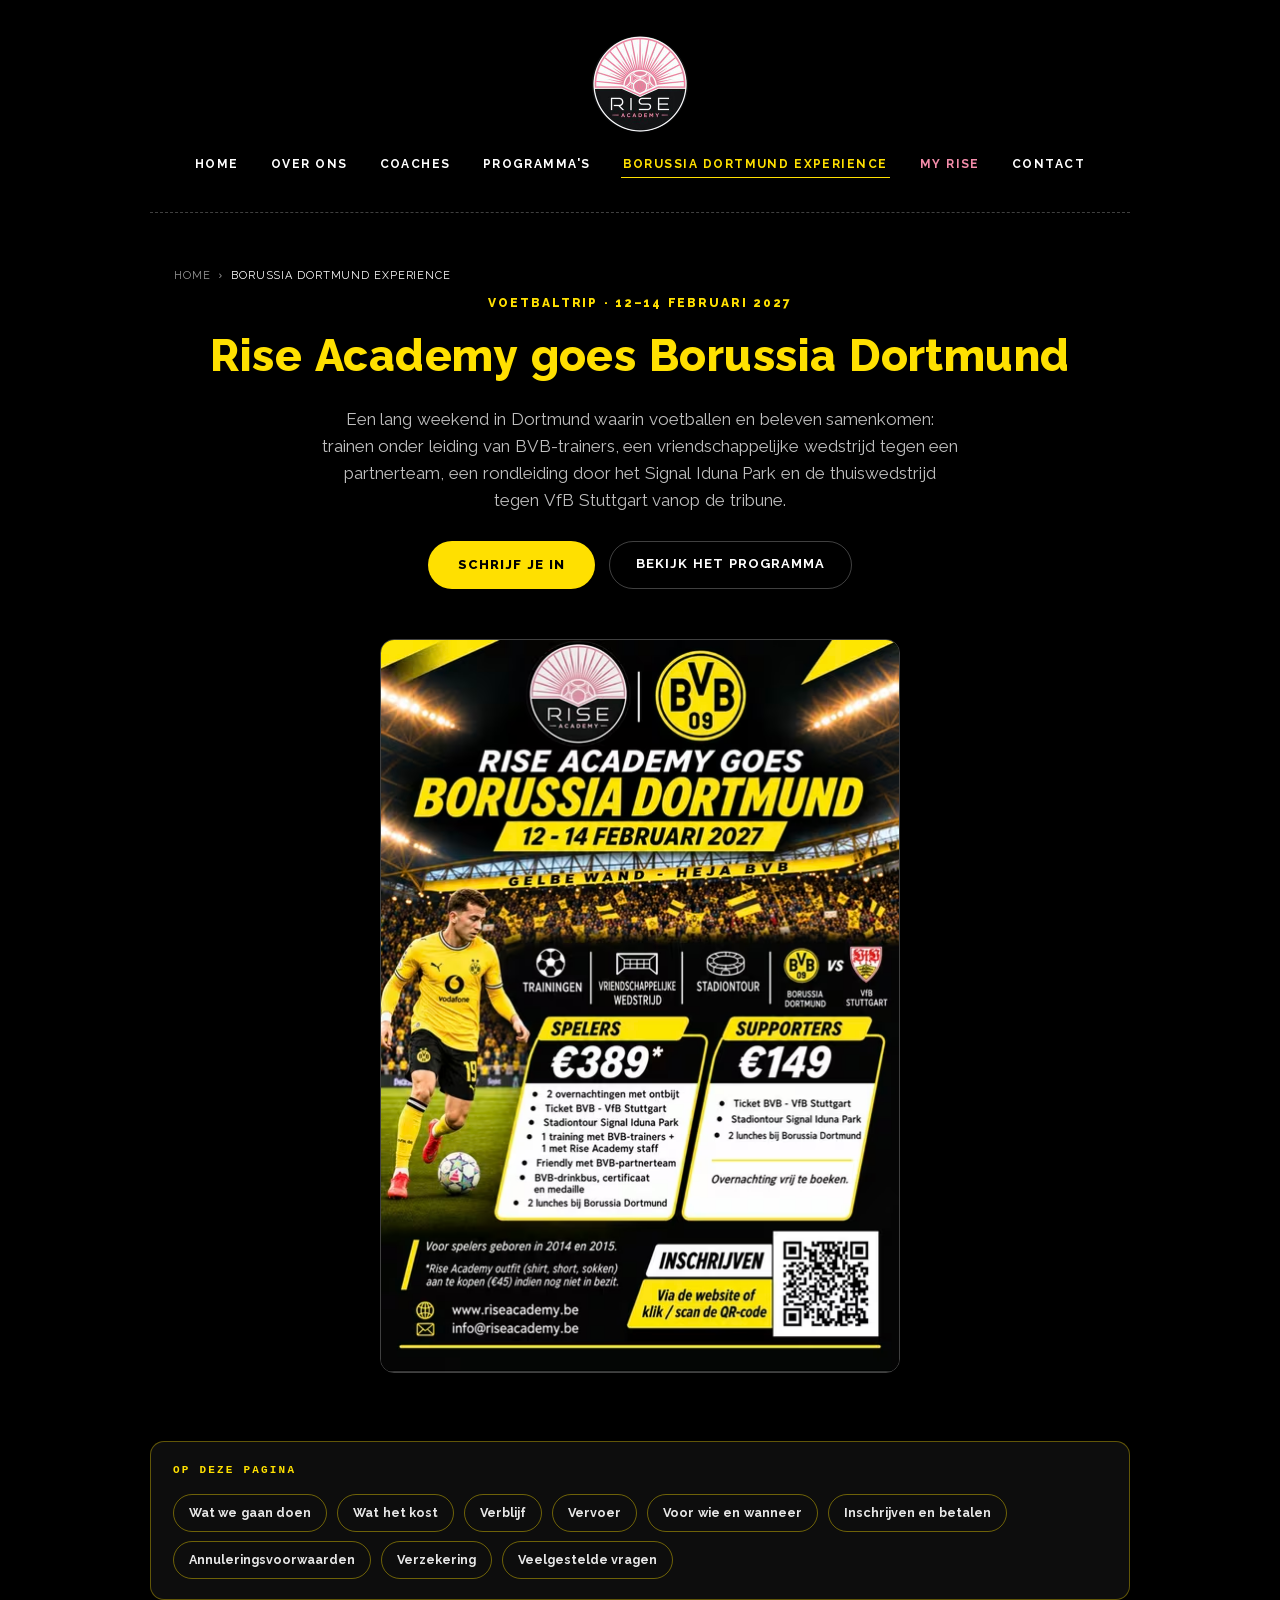
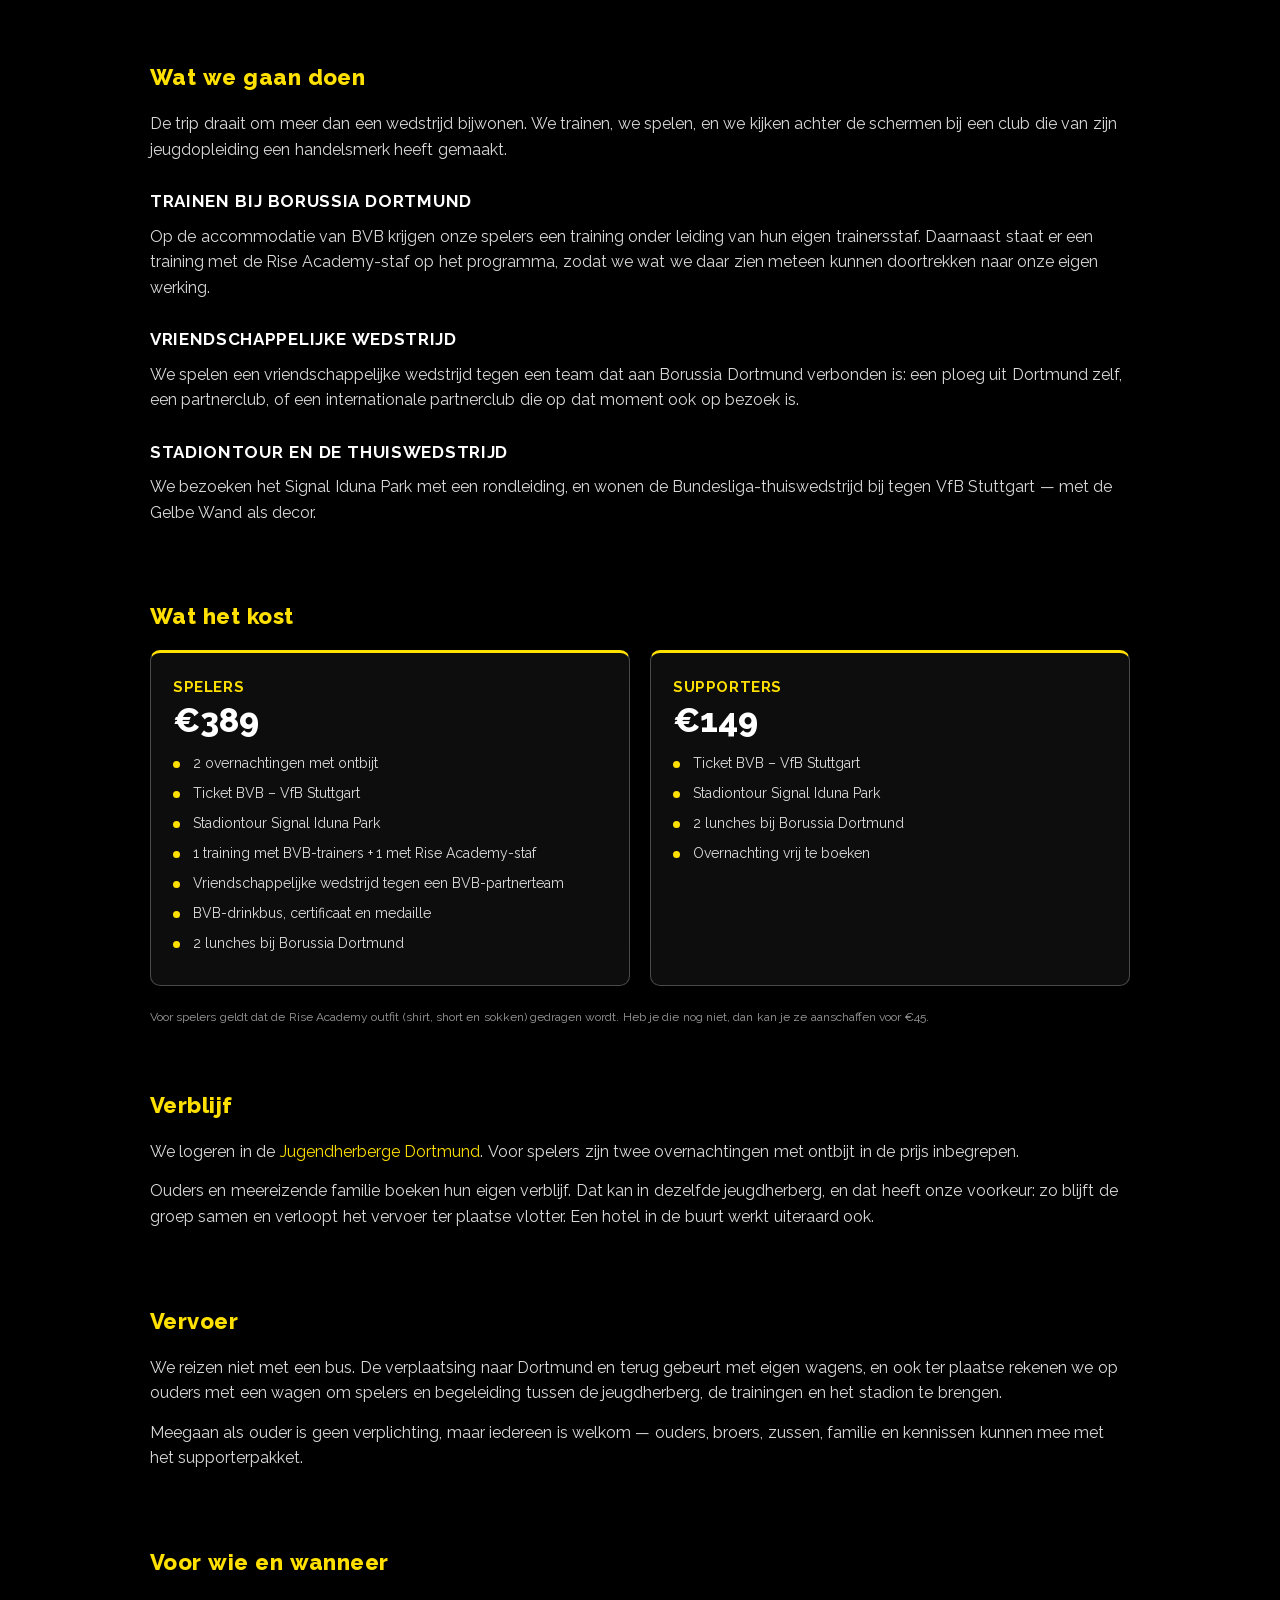
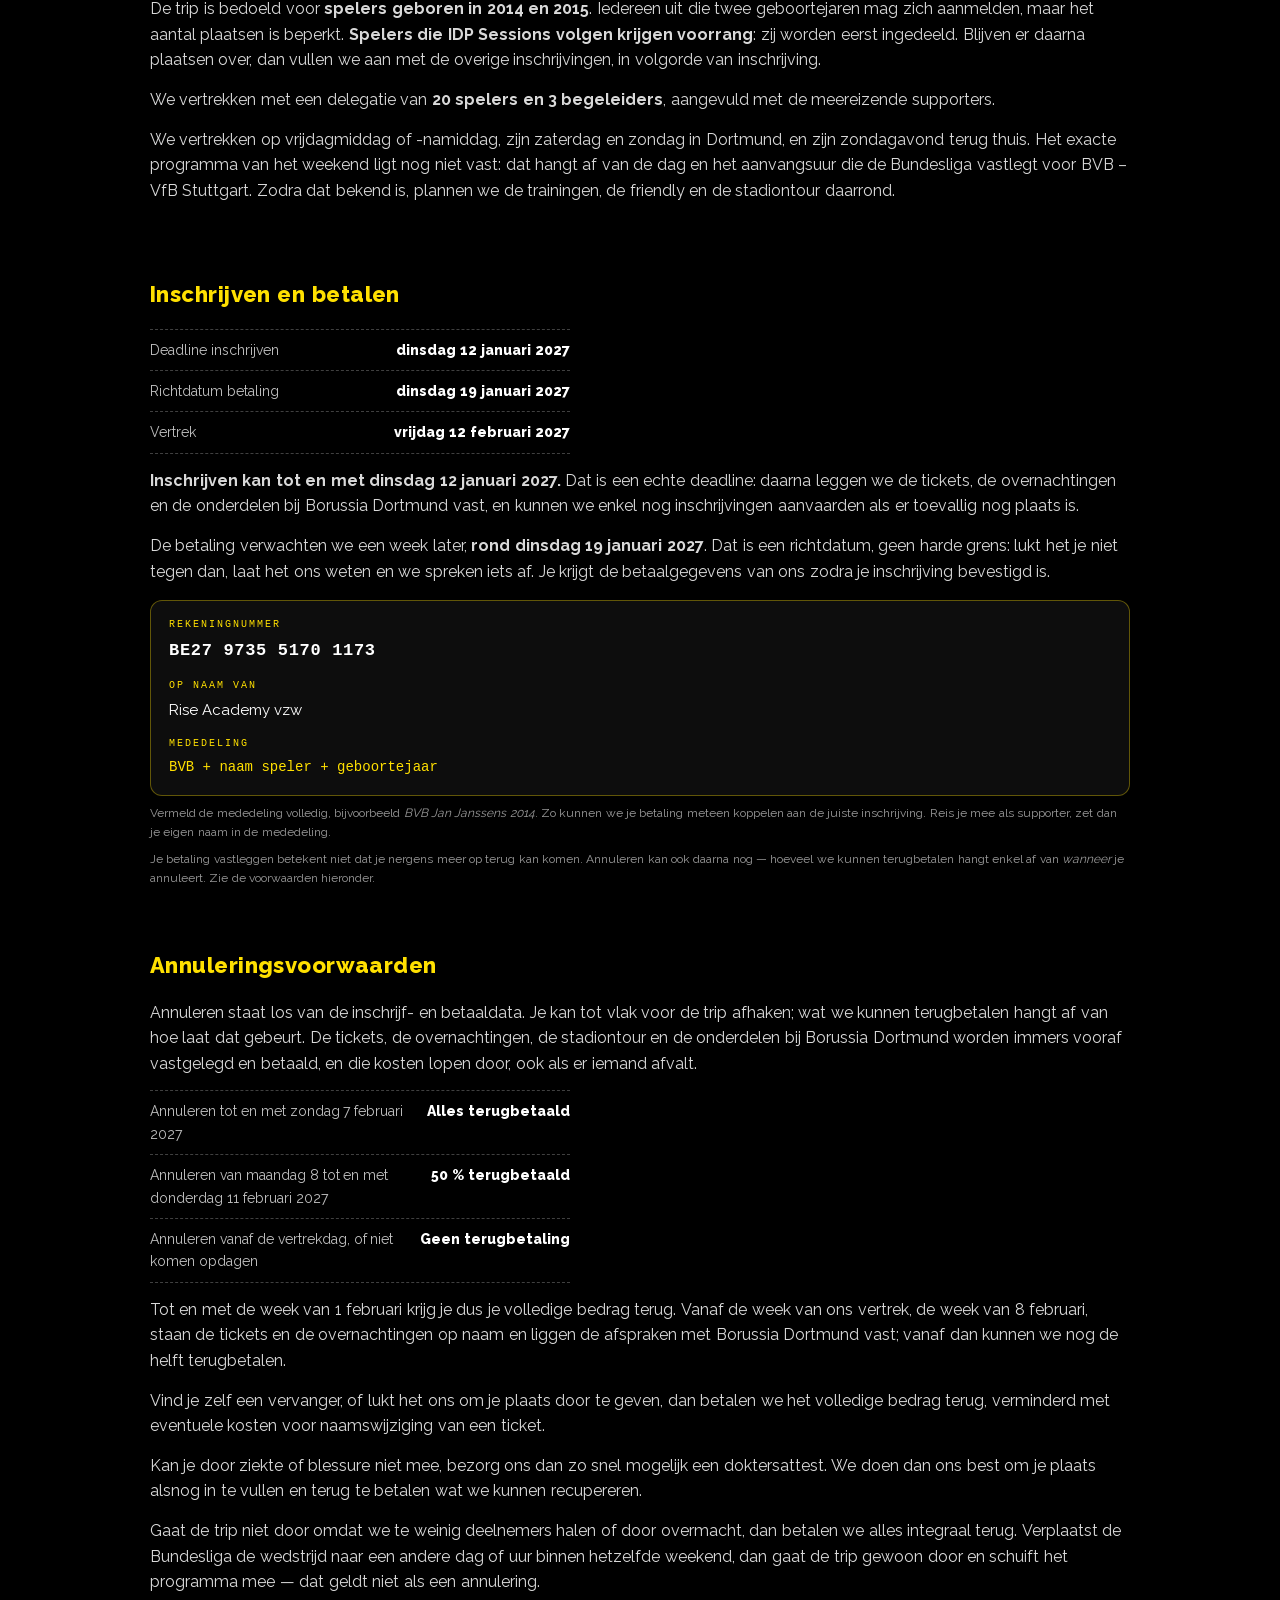
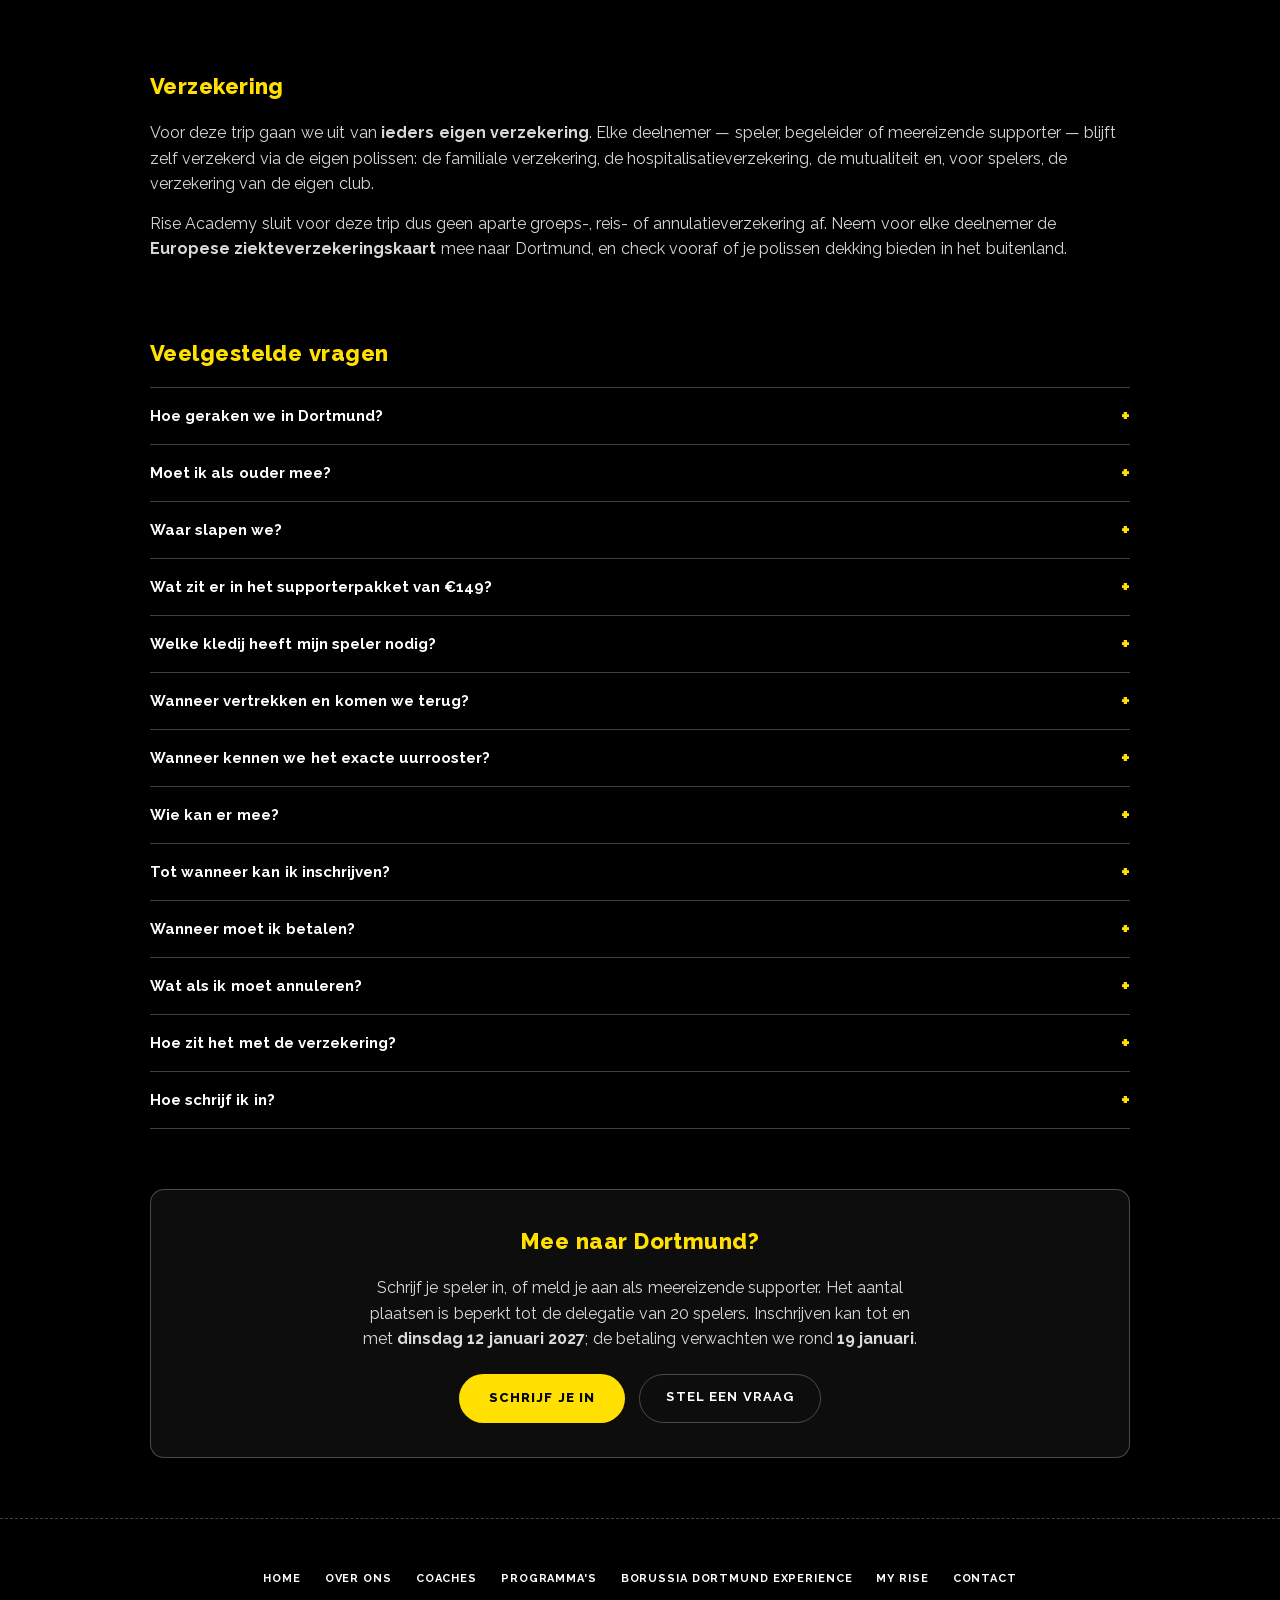
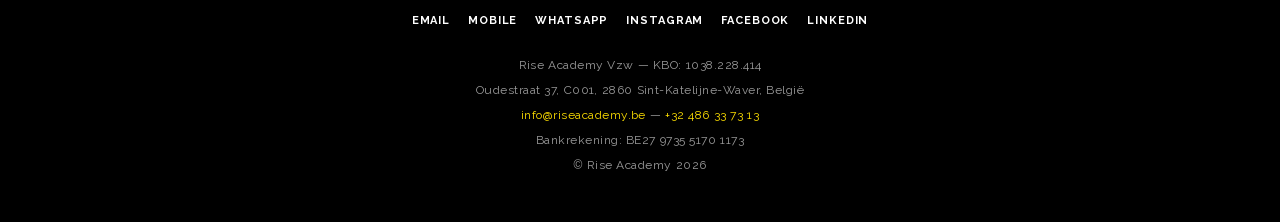
==== commit bc3acd9b: "Add files via upload" ====
--- a/bvb.html
+++ b/bvb.html
@@ -1063,8 +1063,8 @@
     <div class="wrap">
       <div class="photo-band" style="max-width:520px;margin-left:auto;margin-right:auto">
         <picture>
-          <source type="image/avif" srcset="assets/images/bvb-flyer-v2-520.avif 520w, assets/images/bvb-flyer-v2-840.avif 840w" sizes="(max-width:600px) calc(100vw - 48px), 520px">
-          <img src="assets/images/bvb-flyer-v2-840.jpg" srcset="assets/images/bvb-flyer-v2-520.jpg 520w, assets/images/bvb-flyer-v2-840.jpg 840w" sizes="(max-width:600px) calc(100vw - 48px), 520px" width="840" height="1188" style="height:auto" decoding="async" alt="Flyer Rise Academy goes Borussia Dortmund: 12 tot 14 februari 2027, trainingen, vriendschappelijke wedstrijd, stadiontour en BVB tegen VfB Stuttgart. Spelers 389 euro, supporters 149 euro.">
+          <source type="image/avif" srcset="assets/images/bvb-flyer-v4-520.avif 520w, assets/images/bvb-flyer-v4-840.avif 840w" sizes="(max-width:600px) calc(100vw - 48px), 520px">
+          <img src="assets/images/bvb-flyer-v4-840.jpg" srcset="assets/images/bvb-flyer-v4-520.jpg 520w, assets/images/bvb-flyer-v4-840.jpg 840w" sizes="(max-width:600px) calc(100vw - 48px), 520px" width="840" height="1188" style="height:auto" decoding="async" alt="Flyer Rise Academy goes Borussia Dortmund: 12 tot 14 februari 2027, trainingen, vriendschappelijke wedstrijd, stadiontour en BVB tegen VfB Stuttgart. Spelers 389 euro, supporters 149 euro.">
         </picture>
       </div>
     </div>
